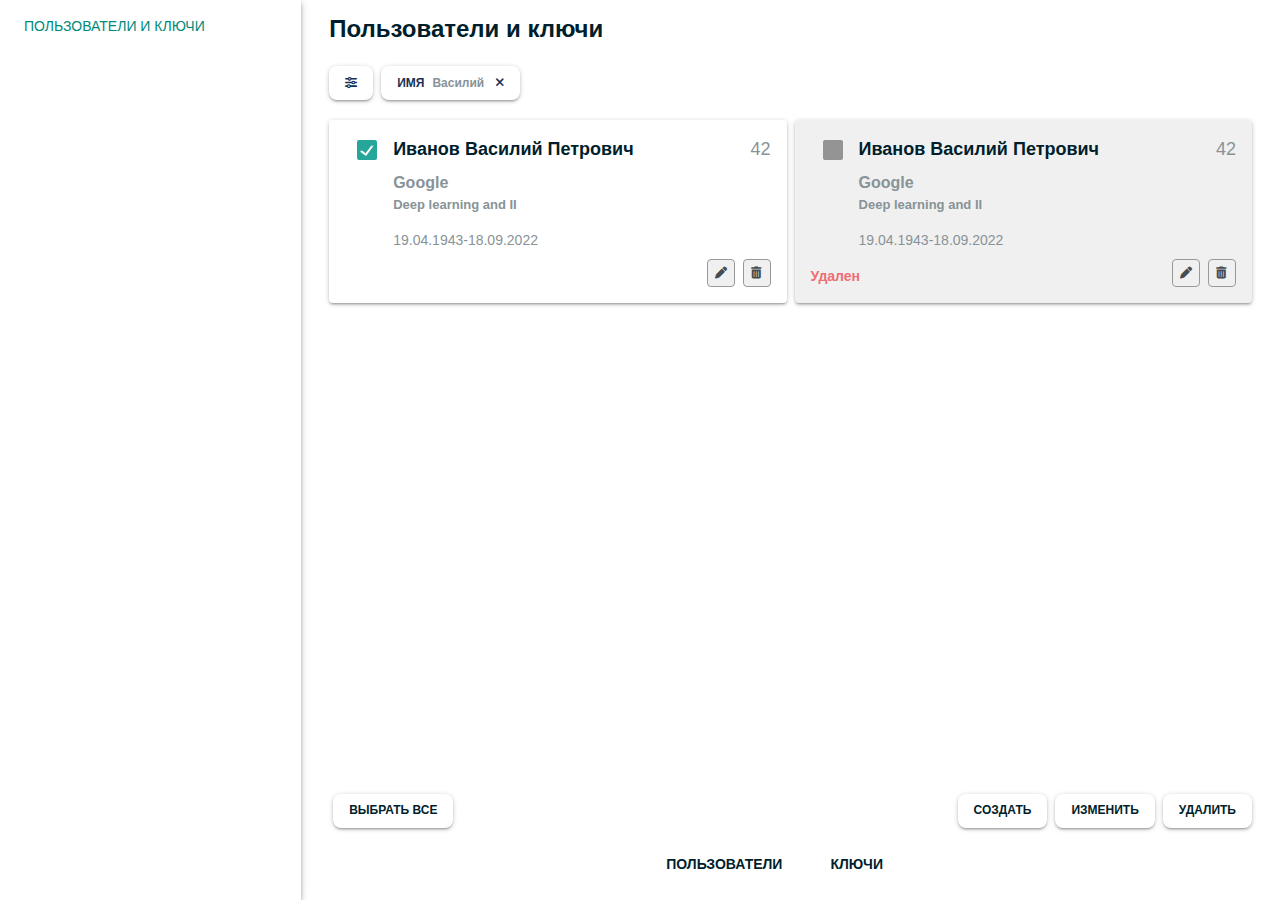
==== html/index.html @ ce71431d "Инициализация проекта" ====
<!DOCTYPE html>
<html lang="en">
<head>
    <meta charset="UTF-8">
    <meta http-equiv="X-UA-Compatible" content="IE=edge">
    <meta name="viewport" content="width=device-width, initial-scale=1.0">
    <title>Document</title>

    <link rel="stylesheet" href="../css/materialize.min.css">
    <link rel="stylesheet" href="../css/iconsfont.css">
    <link rel="stylesheet" href="../css/tooltip.css">
    <link rel="stylesheet" href="../css/main.css">
    <link rel="stylesheet" href="../css/styles.css">
</head>
<body>
    
    <section class="sidebar z-depth-2">
        <div class="sidebar__item sidebar__item_active">Пользователи и ключи</div>
    </section>

    <main class="main">
        <section class="main__header">
            <h2 class="main__title">Пользователи и ключи</h2>
        </section>
        <section id="content" class="content" data-content="users" data-popup="none">
            <div class="users">
                <div class="users__filter filter">
                    <button class="filter__button z-depth-1" onclick="setPopup('filter')">
                        <i class="fa-solid fa-sliders"></i>
                    </button>
                    <div class="filter__list">
                        <div class="filter__item z-depth-1">
                            <div class="filter-item__label">Имя</div>
                            <div class="filter-item__value">Василий</div>
                            <div class="filter-item__dismis">
                                <i class="fa-solid fa-xmark"></i>
                            </div>
                        </div>
                    </div>
                </div>
                <div class="users__list">
                    <div class="user z-depth-1">
                        <div class="user__name">
                            Иванов Василий Петрович
                        </div>
                        <label class="user__select">
                            <input type="checkbox" class="filled-in" checked="checked" />
                            <span></span>
                        </label>
                        <div class="user__id">
                            42
                        </div>
                        <div class="user__time">
                            19.04.1943-18.09.2022
                        </div>
                        <div class="user__company">
                            Google
                        </div>
                        <div class="user__branch">
                            Deep learning and II
                        </div>
                        <div class="user__remove"></div>
                        <div class="user__control">
                            <button class="user__button user__button-edit" onclick="setPopup('edit')">
                                <i class="fa-solid fa-pen"></i>
                            </button>
                            <button class="user__button user__button-remove">
                                <i class="fa-solid fa-trash-can"></i>
                            </button>
                        </div>
                    </div>

                    <div class="user user_remove z-depth-1">
                        <div class="user__name">
                            Иванов Василий Петрович
                        </div>
                        <label class="user__select">
                            <input type="checkbox" class="filled-in" disabled="disabled" />
                            <span></span>
                        </label>
                        <div class="user__id">
                            42
                        </div>
                        <div class="user__time">
                            19.04.1943-18.09.2022
                        </div>
                        <div class="user__company">
                            Google
                        </div>
                        <div class="user__branch">
                            Deep learning and II
                        </div>
                        <div class="user__remove no-select">
                            <span tooltip="Востановить">Удален</span>
                        </div>
                        <div class="user__control">
                            <button class="user__button user__button-edit" disabled>
                                <i class="fa-solid fa-pen"></i>
                            </button>
                            <button class="user__button user__button-remove" disabled>
                                <i class="fa-solid fa-trash-can"></i>
                            </button>
                        </div>
                    </div>
                </div>
                <div class="users__buttons">
                    <button class="users__button users__button-all z-depth-1">Выбрать все</button>
                    <button class="users__button users__button-create z-depth-1" onclick="setPopup('create')">Создать</button>
                    <button class="users__button users__button-edit z-depth-1" onclick="setPopup('edit')">Изменить</button>
                    <button class="users__button users__button-remove z-depth-1">Удалить</button>
                </div>

                <div class="popup filter-popup">
                    <div class="popup__body z-depth-2">
                        <div class="popup__title">Фильтер</div>
                        <div class="popup__item">
                            <label class="input">
                                <div class="input__label">Id</div>
                                <input type="text" class="input__value browser-default" placeholder="42" />
                            </label>
                        </div>
                        <div class="popup__item">
                            <label class="input">
                                <div class="input__label">Фамилия</div>
                                <input type="text" class="input__value browser-default" placeholder="Иванов" />
                            </label>
                            <label class="input">
                                <div class="input__label">Имя</div>
                                <input type="text" class="input__value browser-default" placeholder="Иван" />
                            </label>
                            <label class="input">
                                <div class="input__label">Отчество</div>
                                <input type="text" class="input__value browser-default" placeholder="Иванович" />
                            </label>
                        </div>
                        <div class="popup__item">
                            <label class="input">
                                <div class="input__label">Компания</div>
                                <input type="text" class="input__value browser-default" placeholder="Apple" />
                                <div class="input__list">
                                    <div class="input__case">Google</div>
                                    <div class="input__case">Amazon</div>
                                    <div class="input__case">Microsoft</div>
                                </div>
                            </label>
                            <label class="input">
                                <div class="input__label">Отдел</div>
                                <input type="text" class="input__value browser-default" placeholder="UI UX" />
                                <div class="input__list">
                                    <div class="input__case">UI</div>
                                    <div class="input__case">UX</div>
                                    <div class="input__case">Deep learning</div>
                                    <div class="input__case">Big data</div>
                                    <div class="input__case">Jango</div>
                                    <div class="input__case">Menager</div>
                                </div>
                            </label>
                        </div>
                        <div class="popup__item">
                            <label class="input">
                                <div class="input__label">От</div>
                                <input type="text" class="input__value browser-default" placeholder="dd.mm.yyyy" />
                            </label>
                            <label class="input">
                                <div class="input__label">До</div>
                                <input type="text" class="input__value browser-default" placeholder="dd.mm.yyyy" />
                            </label>
                        </div>
                        <div class="popup__item popup__buttons filtet-popup__buttons">
                            <button class="popup__button" onclick="setPopup('none')">Применить</button>
                        </div>
                    </div>
                </div>

                <div class="popup create-popup">
                    <div class="popup__body create-popup__body z-depth-2">
                        <div class="popup__title">Создание пользователя</div>

                        <div class="popup__subtitle">Информация</div>

                        <div class="popup__item">
                            <label class="input">
                                <div class="input__label">Фамилия</div>
                                <input type="text" class="input__value browser-default" placeholder="Иванов" />
                            </label>
                            <label class="input">
                                <div class="input__label">Имя</div>
                                <input type="text" class="input__value browser-default" placeholder="Иван" />
                            </label>
                            <label class="input">
                                <div class="input__label">Отчество</div>
                                <input type="text" class="input__value browser-default" placeholder="Иванович" />
                            </label>
                        </div>

                        <div class="popup__item">
                            <label class="input">
                                <div class="input__label">Компания</div>
                                <input type="text" class="input__value browser-default" placeholder="Apple" />
                                <div class="input__list">
                                    <div class="input__case">Google</div>
                                    <div class="input__case">Amazon</div>
                                    <div class="input__case">Microsoft</div>
                                </div>
                            </label>
                            <label class="input">
                                <div class="input__label">Отдел</div>
                                <input type="text" class="input__value browser-default" placeholder="UI UX" />
                                <div class="input__list">
                                    <div class="input__case">UI</div>
                                    <div class="input__case">UX</div>
                                    <div class="input__case">Deep learning</div>
                                    <div class="input__case">Big data</div>
                                    <div class="input__case">Jango</div>
                                    <div class="input__case">Menager</div>
                                </div>
                            </label>
                        </div>

                        <div class="popup__item">
                            <label class="input">
                                <div class="input__label">E-mail</div>
                                <input type="text" class="input__value browser-default" placeholder="example@gmail.com" />
                            </label>
                            <label class="input">
                                <div class="input__label">Телефон</div>
                                <input type="text" class="input__value browser-default" placeholder="+370000000000" />
                            </label>
                        </div>

                        <div class="popup__subtitle">Настройки</div>

                        <div class="popup__item">
                            <label class="input">
                                <div class="input__label">Язык</div>
                                <input type="text" class="input__value browser-default" placeholder="Русский" />
                                <div class="input__list">
                                    <div class="input__case">Русский</div>
                                    <div class="input__case">Украинский</div>
                                    <div class="input__case">Английский</div>
                                </div>
                            </label>
                        </div>

                        <div class="popup__subtitle">Доступ</div>

                        <div class="popup__item">
                            <label class="input">
                                <div class="input__label">От</div>
                                <input type="text" class="input__value browser-default" placeholder="dd.mm.yyyy" />
                            </label>
                            <label class="input">
                                <div class="input__label">До</div>
                                <input type="text" class="input__value browser-default" placeholder="dd.mm.yyyy" />
                            </label>
                        </div>

                        <div class="poup__item">
                            <label class="popup__chek">
                                <input type="checkbox" class="filled-in" />
                                <span></span>
                                <div class="chek__label">Удалить по истечению</div>
                            </label>
                        </div>

                        <div class="popup__item">
                            <label class="input">
                                <div class="input__label">Уровень</div>
                                <input type="text" class="input__value browser-default" placeholder="Пользователь" />
                                <div class="input__list">
                                    <div class="input__case">Пользователь</div>
                                    <div class="input__case">Администратор</div>
                                    <div class="input__case">Груповой Адмн.</div>
                                </div>
                            </label>
                        </div>

                        <div class="popup__item popup__buttons">
                            <div class="edit-popop__remove">Удален</div>
                            <button class="popup__button" onclick="setPopup('none')" >Отмена</button>
                            <button class="popup__button" onclick="setPopup('none')" >Применить</button>
                        </div>
                    </div>
                </div>

                <div class="popup edit-popup">
                    <div class="popup__body z-depth-2">
                        <div class="popup__title">Редактирование пользователя</div>
                        
                        <div class="popup__subtitle">Информация</div>

                        <div class="popup__item">
                            <label class="input">
                                <div class="input__label">Фамилия</div>
                                <input type="text" class="input__value browser-default" placeholder="Иванов" />
                            </label>
                            <label class="input">
                                <div class="input__label">Имя</div>
                                <input type="text" class="input__value browser-default" placeholder="Иван" />
                            </label>
                            <label class="input">
                                <div class="input__label">Отчество</div>
                                <input type="text" class="input__value browser-default" placeholder="Иванович" />
                            </label>
                        </div>

                        <div class="popup__item">
                            <label class="input">
                                <div class="input__label">Компания</div>
                                <input type="text" class="input__value browser-default" placeholder="Apple" />
                                <div class="input__list">
                                    <div class="input__case">Google</div>
                                    <div class="input__case">Amazon</div>
                                    <div class="input__case">Microsoft</div>
                                </div>
                            </label>
                            <label class="input">
                                <div class="input__label">Отдел</div>
                                <input type="text" class="input__value browser-default" placeholder="UI UX" />
                                <div class="input__list">
                                    <div class="input__case">UI</div>
                                    <div class="input__case">UX</div>
                                    <div class="input__case">Deep learning</div>
                                    <div class="input__case">Big data</div>
                                    <div class="input__case">Jango</div>
                                    <div class="input__case">Menager</div>
                                </div>
                            </label>
                        </div>

                        <div class="popup__item">
                            <label class="input">
                                <div class="input__label">E-mail</div>
                                <input type="text" class="input__value browser-default" placeholder="example@gmail.com" />
                            </label>
                            <label class="input">
                                <div class="input__label">Телефон</div>
                                <input type="text" class="input__value browser-default" placeholder="+370000000000" />
                            </label>
                        </div>

                        <div class="popup__subtitle">Настройки</div>

                        <div class="popup__item">
                            <label class="input">
                                <div class="input__label">Язык</div>
                                <input type="text" class="input__value browser-default" placeholder="Русский" />
                                <div class="input__list">
                                    <div class="input__case">Русский</div>
                                    <div class="input__case">Украинский</div>
                                    <div class="input__case">Английский</div>
                                </div>
                            </label>
                        </div>

                        <div class="popup__subtitle">Доступ</div>

                        <div class="popup__item">
                            <label class="input">
                                <div class="input__label">От</div>
                                <input type="text" class="input__value browser-default" placeholder="dd.mm.yyyy" />
                            </label>
                            <label class="input">
                                <div class="input__label">До</div>
                                <input type="text" class="input__value browser-default" placeholder="dd.mm.yyyy" />
                            </label>
                        </div>

                        <div class="poup__item">
                            <label class="popup__chek">
                                <input type="checkbox" class="filled-in" />
                                <span></span>
                                <div class="chek__label">Удалить по истечению</div>
                            </label>
                        </div>

                        <div class="popup__item">
                            <label class="input">
                                <div class="input__label">Уровень</div>
                                <input type="text" class="input__value browser-default" placeholder="Пользователь" />
                                <div class="input__list">
                                    <div class="input__case">Пользователь</div>
                                    <div class="input__case">Администратор</div>
                                    <div class="input__case">Груповой Адмн.</div>
                                </div>
                            </label>

                            <label class="input input_hide">
                                <div class="input__label">Пин-код</div>
                                <input type="password" class="input__value browser-default" placeholder="0000" />
                                <div class="input__show">
                                    <i class="fa-solid fa-eye"></i>
                                </div>
                            </label>
                        </div>

                        <div class="popup__item">
                            <label class="input">
                                <div class="input__label">Логин</div>
                                <input type="text" class="input__value browser-default" placeholder="User" />
                            </label>
                            <label class="input input_hide">
                                <div class="input__label">Пароль</div>
                                <input type="password" class="input__value browser-default" placeholder="password" />
                                <div class="input__show">
                                    <i class="fa-solid fa-eye"></i>
                                </div>
                            </label>
                            <div class="popup__subbutton mail-button z-depth-1" tooltip="Отправить данные">
                                <i class="fa-solid fa-envelope"></i>
                            </div>
                        </div>

                        <div class="popup__subtitle">Групы</div>

                        <div class="popup__item group-list">
                            <label class="input group-list__add">
                                <input type="text" class="input__value browser-default" placeholder="Добавить" />
                                <div class="input__list">
                                    <div class="input__case">Охраник</div>
                                    <div class="input__case">Работник</div>
                                    <div class="input__case">Бугалтер</div>
                                </div>
                            </label>

                            <div class="group-list__item z-depth-1">
                                <div>Менеджер</div>
                                <div class="group-list__dismis">
                                    <i class="fa-solid fa-xmark"></i>
                                </div>
                            </div>
                        </div>

                        <div class="popup__subtitle">Ключи</div>

                        <div class="popup__item user-keys-list">
                            <div class="user-key z-depth-1">
                                <div class="user-key__name">Key007</div>
                                <div class="user-key__id">42</div>
                                <div class="user-key__type">Чип</div>
                                <div class="user-key__button">
                                    <button class="user-key__button-remove">
                                        <i class="fa-solid fa-link-slash"></i>
                                    </button>
                                </div>
                            </div>
                            <div class="user-key z-depth-1">
                                <div class="user-key__name">Key007</div>
                                <div class="user-key__id">42</div>
                                <div class="user-key__type">Чип</div>
                                <div class="user-key__button">
                                    <button class="user-key__button-remove">
                                        <i class="fa-solid fa-link-slash"></i>
                                    </button>
                                </div>
                            </div>
                        </div>

                        <div class="popup__item user-key-add-wrap">
                            <div class="user-key-add">
                                <button class="user-key-add__button">Добавить ключ</button>
                                <label class="user-key-add__list">
                                    <div class="user-key-add__case">Добавить существующий</div>
                                    <div class="user-key-add__case">Добавить считанный</div>
                                    <div class="user-key-add__case">Добавить в ручную</div>
                                </label>
                            </div>
                        </div>

                        <div class="popup-keys" data-content="new">
                            <div class="popup__item user-keys-list popup-keys__exist">
                                <div class="user-key z-depth-1">
                                    <div class="user-key__name">Key007</div>
                                    <div class="user-key__id">42</div>
                                    <div class="user-key__type">Чип</div>
                                    <div class="user-key__button">
                                        <button class="user-key__button-add">
                                            <i class="fa-solid fa-link"></i>
                                        </button>
                                    </div>
                                </div>
                                <div class="user-key z-depth-1">
                                    <div class="user-key__name">Key007</div>
                                    <div class="user-key__id">42</div>
                                    <div class="user-key__type">Чип</div>
                                    <div class="user-key__button">
                                        <button class="user-key__button-add">
                                            <i class="fa-solid fa-link"></i>
                                        </button>
                                    </div>
                                </div>
                                <div class="user-key z-depth-1">
                                    <div class="user-key__name">Key007</div>
                                    <div class="user-key__id">42</div>
                                    <div class="user-key__type">Чип</div>
                                    <div class="user-key__button">
                                        <button class="user-key__button-add">
                                            <i class="fa-solid fa-link"></i>
                                        </button>
                                    </div>
                                </div>
                            </div>

                            <div class="popup-keys__scan">
                                <div class="popup__item">
                                    <label class="input">
                                        <div class="input__label">Считыватель</div>
                                        <input type="text" class="input__value browser-default" placeholder="AXD-7" value="все"/>
                                        <div class="input__list">
                                            <div class="input__case">Все</div>
                                            <div class="input__case">AXD-1</div>
                                            <div class="input__case">AXD-2</div>
                                            <div class="input__case">AXD-4</div>
                                        </div>
                                    </label>
                                </div>
                                <div class="popup__item user-keys-list">
                                    <div class="user-key user-scan z-depth-1">
                                        <div class="user-key__name">Unnamed</div>
                                        <div class="user-key__id">42</div>
                                        <div class="user-key__type">Карта</div>
                                        <div class="user-key__scan">AXD-1</div>
                                        <div class="user-key__time">09.08.2007 18:30</div>
                                        <div class="user-key__button">
                                            <button class="user-key__button-add">
                                                <i class="fa-solid fa-link"></i>
                                            </button>
                                        </div>
                                    </div>
                                    <div class="user-key user-scan z-depth-1">
                                        <div class="user-key__name">Unnamed</div>
                                        <div class="user-key__id">42</div>
                                        <div class="user-key__type">Карта</div>
                                        <div class="user-key__scan">AXD-1</div>
                                        <div class="user-key__time">09.08.2007 18:30</div>
                                        <div class="user-key__button">
                                            <button class="user-key__button-add">
                                                <i class="fa-solid fa-link"></i>
                                            </button>
                                        </div>
                                    </div>
                                    <div class="user-key user-scan z-depth-1">
                                        <div class="user-key__name">Unnamed</div>
                                        <div class="user-key__id">42</div>
                                        <div class="user-key__type">Карта</div>
                                        <div class="user-key__scan">AXD-1</div>
                                        <div class="user-key__time">09.08.2007 18:30</div>
                                        <div class="user-key__button">
                                            <button class="user-key__button-add">
                                                <i class="fa-solid fa-link"></i>
                                            </button>
                                        </div>
                                    </div>
                                </div>
                            </div>

                            <div class="popup-keys__new">
                                <div class="popup__item">
                                    <label class="input">
                                        <div class="input__label">Тип</div>
                                        <input type="text" class="input__value browser-default" placeholder="Карта" />
                                        <div class="input__list">
                                            <div class="input__case">Карта</div>
                                            <div class="input__case">Пинкод</div>
                                            <div class="input__case">Чип</div>
                                        </div>
                                    </label>
                                    <label class="input">
                                        <div class="input__label">Name</div>
                                        <input type="text" class="input__value browser-default" placeholder="Key007" />
                                    </label>
                                    <label class="input">
                                        <div class="input__label">ID</div>
                                        <input type="text" class="input__value browser-default" placeholder="42" />
                                    </label>
                                </div>
                                <div class="popup__item">
                                    <button class="popup__subbutton" >Добавить</button>
                                </div>
                            </div>
                        </div>

                        <div class="popup__item popup__buttons">
                            <div class="edit-popop__remove">Удален</div>
                            <button class="popup__button" onclick="setPopup('none')" >Отмена</button>
                            <button class="popup__button" onclick="setPopup('none')" >Применить</button>
                        </div>
                    </div>
                </div>

                <div class="popup edit-all-popup">
                    <div class="popup__body edit-all-popup__body z-depth-2">
                        <div class="popup__title">Редактирование пользователей</div>

                        <div class="popup__subtitle">Информация</div>

                        <div class="popup__item">
                            <label class="input">
                                <div class="input__label">Фамилия</div>
                                <input type="text" class="input__value browser-default" placeholder="Иванов" />
                            </label>
                            <label class="input">
                                <div class="input__label">Имя</div>
                                <input type="text" class="input__value browser-default" placeholder="Иван" />
                            </label>
                            <label class="input">
                                <div class="input__label">Отчество</div>
                                <input type="text" class="input__value browser-default" placeholder="Иванович" />
                            </label>
                        </div>

                        <div class="popup__item">
                            <label class="input">
                                <div class="input__label">Компания</div>
                                <input type="text" class="input__value browser-default" placeholder="Apple" />
                                <div class="input__list">
                                    <div class="input__case">Google</div>
                                    <div class="input__case">Amazon</div>
                                    <div class="input__case">Microsoft</div>
                                </div>
                            </label>
                            <label class="input">
                                <div class="input__label">Отдел</div>
                                <input type="text" class="input__value browser-default" placeholder="UI UX" />
                                <div class="input__list">
                                    <div class="input__case">UI</div>
                                    <div class="input__case">UX</div>
                                    <div class="input__case">Deep learning</div>
                                    <div class="input__case">Big data</div>
                                    <div class="input__case">Jango</div>
                                    <div class="input__case">Menager</div>
                                </div>
                            </label>
                        </div>

                        <div class="popup__item">
                            <label class="input">
                                <div class="input__label">E-mail</div>
                                <input type="text" class="input__value browser-default" placeholder="example@gmail.com" />
                            </label>
                            <label class="input">
                                <div class="input__label">Телефон</div>
                                <input type="text" class="input__value browser-default" placeholder="+370000000000" />
                            </label>
                        </div>

                        <div class="popup__subtitle">Настройки</div>

                        <div class="popup__item">
                            <label class="input">
                                <div class="input__label">Язык</div>
                                <input type="text" class="input__value browser-default" placeholder="Русский" />
                                <div class="input__list">
                                    <div class="input__case">Русский</div>
                                    <div class="input__case">Украинский</div>
                                    <div class="input__case">Английский</div>
                                </div>
                            </label>
                        </div>

                        <div class="popup__subtitle">Доступ</div>

                        <div class="popup__item">
                            <label class="input">
                                <div class="input__label">От</div>
                                <input type="text" class="input__value browser-default" placeholder="dd.mm.yyyy" />
                            </label>
                            <label class="input">
                                <div class="input__label">До</div>
                                <input type="text" class="input__value browser-default" placeholder="dd.mm.yyyy" />
                            </label>
                        </div>

                        <div class="poup__item">
                            <label class="popup__chek">
                                <input type="checkbox" class="filled-in" />
                                <span></span>
                                <div class="chek__label">Удалить по истечению</div>
                            </label>
                        </div>

                        <div class="popup__item">
                            <label class="input">
                                <div class="input__label">Уровень</div>
                                <input type="text" class="input__value browser-default" placeholder="Пользователь" />
                                <div class="input__list">
                                    <div class="input__case">Пользователь</div>
                                    <div class="input__case">Администратор</div>
                                    <div class="input__case">Груповой Адмн.</div>
                                </div>
                            </label>
                        </div>

                        <div class="popup__subtitle">Групы</div>

                        <div class="popup__item group-list">
                            <label class="input group-list__add">
                                <input type="text" class="input__value browser-default" placeholder="Добавить" />
                                <div class="input__list">
                                    <div class="input__case">Охраник</div>
                                    <div class="input__case">Работник</div>
                                    <div class="input__case">Бугалтер</div>
                                </div>
                            </label>

                            <div class="group-list__item z-depth-1">
                                <div>Менеджер</div>
                                <div class="group-list__dismis">
                                    <i class="fa-solid fa-xmark"></i>
                                </div>
                            </div>
                        </div>

                        <div class="popup__item popup__buttons">
                            <div class="edit-popop__remove">Удален</div>
                            <button class="popup__button" onclick="setPopup('none')" >Отмена</button>
                            <button class="popup__button" onclick="setPopup('none')" >Применить</button>
                        </div>
                    </div>
                </div>
            </div>
            <div class="keys">
                <div class="kyes__filter filter">
                    <button class="filter__button z-depth-1" onclick="setPopup('filter')">
                        <i class="fa-solid fa-sliders"></i>
                    </button>
                    <div class="filter__list">
                        <div class="filter__item z-depth-1">
                            <div class="filter-item__label">ТИП</div>
                            <div class="filter-item__value">Чип</div>
                            <div class="filter-item__dismis">
                                <i class="fa-solid fa-xmark"></i>
                            </div>
                        </div>
                    </div>
                </div>
                <div class="keys__list">
                    <div class="key z-depth-1">
                        <label class="key__select">
                            <input type="checkbox" class="filled-in" checked="checked" />
                            <span></span>
                        </label>
                        <div class="key__name">Key007</div>
                        <div class="key__id">42</div>
                        <div class="key__type">Чип</div>
                        <div class="key__user">
                            <div class="key__user-remove" tooltip="Удалить пользователя">
                                <i class="fa-solid fa-trash"></i>
                            </div>
                            <span>Иван</span>
                        </div>
                        <div class="key__control">
                            <button class="key__button key__button-edit" onclick="setPopup('edit')">
                                <i class="fa-solid fa-pen"></i>
                            </button>
                            <button class="key__button key__button-remove">
                                <i class="fa-solid fa-trash-can"></i>
                            </button>
                        </div>
                    </div>
                    <div class="key z-depth-1">
                        <label class="key__select">
                            <input type="checkbox" class="filled-in" />
                            <span></span>
                        </label>
                        <div class="key__name">Key007</div>
                        <div class="key__id">42</div>
                        <div class="key__type">Чип</div>
                        <div class="key__user">
                            <div class="key__user-remove" tooltip="Удалить пользователя">
                                <i class="fa-solid fa-trash"></i>
                            </div>
                            <span>Иван</span>
                        </div>
                        <div class="key__control">
                            <button class="key__button key__button-edit" onclick="setPopup('edit')">
                                <i class="fa-solid fa-pen"></i>
                            </button>
                            <button class="key__button key__button-remove">
                                <i class="fa-solid fa-trash-can"></i>
                            </button>
                        </div>
                    </div>
                    <div class="key z-depth-1">
                        <label class="key__select">
                            <input type="checkbox" class="filled-in" />
                            <span></span>
                        </label>
                        <div class="key__name">Key007</div>
                        <div class="key__id">42</div>
                        <div class="key__type">Чип</div>
                        <div class="key__user">
                            <div class="key__user-remove" tooltip="Удалить пользователя">
                                <i class="fa-solid fa-trash"></i>
                            </div>
                            <span>Иван</span>
                        </div>
                        <div class="key__control">
                            <button class="key__button key__button-edit" onclick="setPopup('edit')">
                                <i class="fa-solid fa-pen"></i>
                            </button>
                            <button class="key__button key__button-remove">
                                <i class="fa-solid fa-trash-can"></i>
                            </button>
                        </div>
                    </div>
                </div>
                <div class="keys__buttons">
                    <button class="keys__button keys__button-all z-depth-1">Выбрать все</button>
                    <button class="keys__button keys__button-create z-depth-1" onclick="setPopup('create')">Создать</button>
                    <button class="keys__button keys__button-remove z-depth-1">Удалить</button>
                </div>

                <div class="popup filter-popup">
                    <div class="popup__body z-depth-2">
                        <div class="popup__title">Фильтер</div>
                        <div class="popup__item">
                            <label class="input">
                                <div class="input__label">Id</div>
                                <input type="text" class="input__value browser-default" placeholder="42" />
                            </label>
                            <label class="input">
                                <div class="input__label">Название</div>
                                <input type="text" class="input__value browser-default" placeholder="Key007" />
                            </label>
                        </div>
                        <div class="popup__item">
                            <label class="input">
                                <div class="input__label">Тип</div>
                                <input type="text" class="input__value browser-default" placeholder="Apple" />
                                <div class="input__list">
                                    <div class="input__case">Карта</div>
                                    <div class="input__case">Чип</div>
                                    <div class="input__case">Пин-код</div>
                                </div>
                            </label>

                        </div>
                        <div class="popup__item popup__buttons filtet-popup__buttons">
                            <button class="popup__button" onclick="setPopup('none')">Применить</button>
                        </div>
                    </div>
                </div>

                <div class="popup create-popup">
                    <div class="popup__body z-depth-2">
                        <div class="popup__title">Создание ключа</div>

                        <div class="popup__item user-key-add-wrap">
                            <div class="user-key-add">
                                <button class="user-key-add__button">Добавить в ручную</button>
                                <label class="user-key-add__list">
                                    <div class="user-key-add__case">Добавить считанный</div>
                                    <div class="user-key-add__case">Добавить в ручную</div>
                                </label>
                            </div>
                        </div>

                        <div class="popup-keys" data-content="scan">
                            <div class="popup-keys__scan">
                                <div class="popup__item">
                                    <label class="input">
                                        <div class="input__label">Считыватель</div>
                                        <input type="text" class="input__value browser-default" placeholder="AXD-7"/>
                                        <div class="input__list">
                                            <div class="input__case">Все</div>
                                            <div class="input__case">AXD-1</div>
                                            <div class="input__case">AXD-2</div>
                                            <div class="input__case">AXD-4</div>
                                        </div>
                                    </label>
                                </div>
                                <div class="popup__item user-keys-list">
                                    <div class="user-key user-scan z-depth-1">
                                        <div class="user-key__name">Unnamed</div>
                                        <div class="user-key__id">42</div>
                                        <div class="user-key__type">Карта</div>
                                        <div class="user-key__scan">AXD-1</div>
                                        <div class="user-key__time">09.08.2007 18:30</div>
                                        <div class="user-key__button">
                                            <button class="user-key__button-add">
                                                <i class="fa-solid fa-plus"></i>
                                            </button>
                                        </div>
                                    </div>
                                    <div class="user-key user-scan z-depth-1">
                                        <div class="user-key__name">Unnamed</div>
                                        <div class="user-key__id">42</div>
                                        <div class="user-key__type">Карта</div>
                                        <div class="user-key__scan">AXD-1</div>
                                        <div class="user-key__time">09.08.2007 18:30</div>
                                        <div class="user-key__button">
                                            <button class="user-key__button-add">
                                                <i class="fa-solid fa-plus"></i>
                                            </button>
                                        </div>
                                    </div>
                                    <div class="user-key user-scan z-depth-1">
                                        <div class="user-key__name">Unnamed</div>
                                        <div class="user-key__id">42</div>
                                        <div class="user-key__type">Карта</div>
                                        <div class="user-key__scan">AXD-1</div>
                                        <div class="user-key__time">09.08.2007 18:30</div>
                                        <div class="user-key__button">
                                            <button class="user-key__button-add">
                                                <i class="fa-solid fa-plus"></i>
                                            </button>
                                        </div>
                                    </div>
                                </div>
                            </div>

                            <div class="popup-keys__new">
                                <div class="popup__item">
                                    <label class="input">
                                        <div class="input__label">Тип</div>
                                        <input type="text" class="input__value browser-default" placeholder="Карта" />
                                        <div class="input__list">
                                            <div class="input__case">Карта</div>
                                            <div class="input__case">Пинкод</div>
                                            <div class="input__case">Чип</div>
                                        </div>
                                    </label>
                                    <label class="input">
                                        <div class="input__label">Name</div>
                                        <input type="text" class="input__value browser-default" placeholder="Key007" />
                                    </label>
                                    <label class="input">
                                        <div class="input__label">ID</div>
                                        <input type="text" class="input__value browser-default" placeholder="42" />
                                    </label>
                                </div>
                                <div class="popup__item">
                                    <button class="popup__subbutton" >Добавить</button>
                                </div>
                            </div>
                        </div>

                        <div class="popup__item popup__buttons">
                            <button class="popup__button" onclick="setPopup('none')" >Отмена</button>
                        </div>
                    </div>
                </div>

                <div class="popup edit-popup">
                    <div class="popup__body z-depth-2">
                        <div class="popup__title">Редактирование ключа</div>

                        <div class="popup__item">
                            <label class="input">
                                <div class="input__label">Название</div>
                                <input type="text" class="input__value browser-default" placeholder="Key-000" />
                            </label>
                        </div>

                        <div class="popup__item popup__buttons">
                            <button class="popup__button" onclick="setPopup('none')" >Отмена</button>
                            <button class="popup__button" onclick="setPopup('none')" >Применить</button>
                        </div>
                    </div>
                </div>


            </div>
        </section>
        <section class="main__menu">
            <div class="content-menu">
                <div class="content-menu__item" onclick="setContent('users')">
                    <a href="#" class="content-menu__link">Пользователи</a>
                </div>
                <div class="content-menu__item" onclick="setContent('keys')">
                    <a href="#" class="content-menu__link">Ключи</a>
                </div>
            </div>
        </section>
    </main>

    <script>
        const items = {}

        const setContent = (content) => items.content.setAttribute('data-content', content)
        const setPopup = (popup) => items.content.setAttribute('data-popup', popup)

        window.onload = () => {
            items.content = document.getElementById('content')
        }
    </script>
</body>
</html>
---- css/tooltip.css ----
[tooltip] {
    position: relative;
}
  
[tooltip]::before,
[tooltip]::after {
    text-transform: none;
    font-size: .9em;
    line-height: 1;
    user-select: none;
    pointer-events: none;
    position: absolute;
    display: none;
    opacity: 0;
}
[tooltip]::before {
    content: '';
    border: 5px solid transparent;
    z-index: 1001;
}
[tooltip]::after {
    content: attr(tooltip); 
    font-family: Helvetica, sans-serif;
    text-align: center;

    min-width: 3em;
    max-width: 21em;
    white-space: nowrap;
    overflow: hidden;
    text-overflow: ellipsis;
    padding: 1ch 1.5ch;
    border-radius: .3ch;
    box-shadow: 0 1em 2em -.5em rgba(0, 0, 0, 0.35);
    background: #333;
    color: #fff;
    z-index: 1000; 
}
  
[tooltip]:hover::before,
[tooltip]:hover::after {
    display: block;
}

[tooltip='']::before,
[tooltip='']::after {
    display: none !important;
}
  
[tooltip]:not([flow])::before,
[tooltip][flow^="up"]::before {
    bottom: 100%;
    border-bottom-width: 0;
    border-top-color: #333;
}
[tooltip]:not([flow])::after,
[tooltip][flow^="up"]::after {
    bottom: calc(100% + 5px);
}
[tooltip]:not([flow])::before,
[tooltip]:not([flow])::after,
[tooltip][flow^="up"]::before,
[tooltip][flow^="up"]::after {
    left: 50%;
    transform: translate(-50%, -.5em);
}
  
[tooltip][flow^="down"]::before {
    top: 100%;
    border-top-width: 0;
    border-bottom-color: #333;
}
[tooltip][flow^="down"]::after {
    top: calc(100% + 5px);
}
[tooltip][flow^="down"]::before,
[tooltip][flow^="down"]::after {
    left: 50%;
    transform: translate(-50%, .5em);
}
  
[tooltip][flow^="left"]::before {
    top: 50%;
    border-right-width: 0;
    border-left-color: #333;
    left: calc(0em - 5px);
    transform: translate(-.5em, -50%);
}
[tooltip][flow^="left"]::after {
    top: 50%;
    right: calc(100% + 5px);
    transform: translate(-.5em, -50%);
}

[tooltip][flow^="right"]::before {
    top: 50%;
    border-left-width: 0;
    border-right-color: #333;
    right: calc(0em - 5px);
    transform: translate(.5em, -50%);
}
[tooltip][flow^="right"]::after {
    top: 50%;
    left: calc(100% + 5px);
    transform: translate(.5em, -50%);
}

@keyframes tooltips-vert {
to {
    opacity: .9;
    transform: translate(-50%, 0);
}
}

@keyframes tooltips-horz {
to {
    opacity: .9;
    transform: translate(0, -50%);
}
}
  
[tooltip]:not([flow]):hover::before,
[tooltip]:not([flow]):hover::after,
[tooltip][flow^="up"]:hover::before,
[tooltip][flow^="up"]:hover::after,
[tooltip][flow^="down"]:hover::before,
[tooltip][flow^="down"]:hover::after {
    animation: tooltips-vert 300ms ease-out forwards;
}

[tooltip][flow^="left"]:hover::before,
[tooltip][flow^="left"]:hover::after,
[tooltip][flow^="right"]:hover::before,
[tooltip][flow^="right"]:hover::after {
    animation: tooltips-horz 300ms ease-out forwards;
}
---- css/main.css ----
.no-select {
    -webkit-user-select: none;
       -moz-user-select: none;
        -ms-user-select: none;
            user-select: none;
    cursor: default;
}

.ml-auto { margin-left: auto; }
.mr-auto { margin-right: auto; }

.hide {
    display: none;
}

button {
    -webkit-user-select: none;
       -moz-user-select: none;
        -ms-user-select: none;
            user-select: none;
}


.input {
    display: block;
    padding: 4px 0;
    width: auto;
    position: relative;
    border-bottom: transparent 2px solid;
}

.input:focus-within {
    border-bottom: #00897b 2px solid;
}

.input__value {
    height: -webkit-fit-content;
    height: -moz-fit-content;
    height: fit-content;
    color: #001e2b;
    border: none;
    outline: none;
    padding: 0;
    line-height: 1;
    font-weight: 700;
    margin-top: 4px;
    width: 144px;
    min-width: 100%;
    background-color: transparent;
}

.input__label {
    text-transform: uppercase;
    font-size: 12px;
    color: #889397;
    font-weight: 700;
}

.input__list {
    display: none;
    position: absolute;
    left: -2px;
    right: -2px;
    top: 54px;
    width: calc(100% + 4px);
    height: -webkit-fit-content;
    height: -moz-fit-content;
    height: fit-content;
    max-height: 120px;
    overflow-y: auto;
    background-color: #FFF;
    z-index: 2;
    border-radius: 4px;
    -webkit-box-shadow: 0 2px 2px 0 rgb(0 0 0 / 14%), 0 3px 1px -2px rgb(0 0 0 / 12%), 0 1px 5px 0 rgb(0 0 0 / 20%);
            box-shadow: 0 2px 2px 0 rgb(0 0 0 / 14%), 0 3px 1px -2px rgb(0 0 0 / 12%), 0 1px 5px 0 rgb(0 0 0 / 20%);
    padding: 4px 8px;
    margin-bottom: 6px;
}

.input__case {
    padding: 2px 4px;
    font-size: 12px;
    font-weight: 700;
    cursor: pointer;
    -webkit-transition: 0.4s all ease;
    -o-transition: 0.4s all ease;
    transition: 0.4s all ease;
} 

.input__case:hover {
    color: #001e2b;
}

.input:focus-within .input__list {
    display: block;
}

.input_hide .input__value {
    padding-right: 20px;
}

.input__show {
    position: absolute;
    right: 0px;
    bottom: 4px;
    width: 16px;
    height: 16px;
    display: -webkit-box;
    display: -ms-flexbox;
    display: flex;
    -webkit-box-align: center;
        -ms-flex-align: center;
            align-items: center;
    -webkit-box-pack: center;
        -ms-flex-pack: center;
            justify-content: center;
    font-size: 12px;
    cursor: pointer;
}

.popup {
    position: absolute;
    left: 0;
    top: 0;
    bottom: 0;
    right: 0;

    display: -webkit-box;

    display: -ms-flexbox;

    display: flex;
    -webkit-box-pack: center;
        -ms-flex-pack: center;
            justify-content: center;
    -webkit-box-align: center;
        -ms-flex-align: center;
            align-items: center;
    z-index: 2;
    display: none;
    padding: 24px;
}

.popup__body {
    padding: 24px;
    background-color: #FFF;
    overflow-y: auto;
    border-radius: 8px;
    max-height: calc(100% - 48px);
    overflow-x: hidden;
}

.popup__title {
    text-align: start;
    font-size: 16px;
    color: #001e2b;
    font-weight: 700;
    width: 100%;
    padding: 0 8px;
}

.popup__subtitle {
    text-align: start;
    font-size: 12px;
    color: #00897b;
    font-weight: 700;
    width: 100%;
    margin: 0 8px;
    margin-top: 24px;
    margin-bottom: -8px;
    text-transform: uppercase;
}

.popup__item {
    min-width: 100%;
    display: -webkit-box;
    display: -ms-flexbox;
    display: flex;
    -webkit-box-pack: start;
        -ms-flex-pack: start;
            justify-content: flex-start;
    -webkit-box-align: center;
        -ms-flex-align: center;
            align-items: center;
    margin-top: 16px;
}

.popup__item .input {
    margin: 0 8px;
}

.popup__buttons {
    -webkit-box-pack: end;
        -ms-flex-pack: end;
            justify-content: flex-end;
    margin-top: 24px;
}

.popup__button {
    padding: 10px 16px;
    background-color: #FFF;
    border: none;
    border-radius: 8px;
    cursor: pointer;
    color: #001e2b;
    font-weight: 700;
    font-size: 12px;
    text-transform: uppercase;
    -webkit-transition: 0.4s ease all;
    -o-transition: 0.4s ease all;
    transition: 0.4s ease all;
    border: 1.5px solid #001e2b;
    margin: 0 4px;
}

.popup__button:focus {
    background-color: #FFF;
}

.popup__button:hover {
    color: #FFF;
    background-color: #146ebe;
    border-color:  #146ebe;
}

.popup__subbutton {
    padding: 0 4px;
    background-color: transparent;
    border: none;
    border-radius: 8px;
    cursor: pointer;
    color: #001e2b;
    font-weight: 700;
    font-size: 12px;
    text-transform: uppercase;
    -webkit-transition: 0.4s ease all;
    -o-transition: 0.4s ease all;
    transition: 0.4s ease all;
    margin: 0 4px;
}

.popup__subbutton:focus {
    background-color: transparent;
}

.popup__subbutton:hover {
    color: #00897b;
}

.popup__chek {
    display: -webkit-box;
    display: -ms-flexbox;
    display: flex;
    -webkit-box-align: start;
        -ms-flex-align: start;
            align-items: flex-start;
    -ms-flex-item-align: start;
        align-self: flex-start;
    padding-top: 16px;
    margin: 0 8px;
}

.popup_disabled .popup__body{
    background-color: #f0f0f0;
}

.popup__button[disabled] {
    color: #889397;
    border-color: #889397;
    cursor: default;
    -webkit-box-shadow: none;
            box-shadow: none;
    background-color: #f0f0f0;
}

.chek__label {
    font-size: 12px;
    color: #889397;
    font-weight: 700;
    cursor: pointer;
}
---- css/styles.css ----
* {
    -webkit-box-sizing: border-box;
            box-sizing: border-box;
    margin: 0;
    padding: 0;
}

::-webkit-scrollbar {
    width: 0;
}

html {
    font-size: 16px;
    line-height: 1.5;
    font-family: -apple-system,BlinkMacSystemFont,"Segoe UI",Roboto,Oxygen-Sans,Ubuntu,Cantarell,"Helvetica Neue",sans-serif;
    font-weight: normal;
    color: rgba(0,0,0,0.87);
}

body {
    width: 100vw;
    max-width: 100vw;
    height: 100vh;
    max-height: 100vh;
    overflow: hidden;

    display: -ms-grid;

    display: grid;
    -ms-grid-columns: 1fr 3.25fr;
    grid-template-columns: 1fr 3.25fr;
    -ms-grid-rows: 100%;
    grid-template-rows: 100%;
}

body > *:nth-child(1) {
    -ms-grid-row: 1;
    -ms-grid-column: 1;
}

body > *:nth-child(2) {
    -ms-grid-row: 1;
    -ms-grid-column: 2;
}

.sidebar {
    padding: 8px 0;
    overflow-y: auto;
}

.sidebar__item {
    padding: 8px 24px;
    font-size: 14px;
    cursor: pointer;
    font-weight: 500;
    color: #001e2b;
    text-transform: uppercase;
}

.sidebar__item_active {
    color: #00897b;
}

.sidebar__item:hover {
    color: #00897b;
}

.main {
    display: -ms-grid;
    display: grid;
    -ms-grid-columns: 100%;
    grid-template-columns: 100%;
    -ms-grid-rows: fit-content(64px) minmax(auto, calc(100% - 128px)) fit-content(64px);
    grid-template-rows: fit-content(64px) minmax(auto, calc(100% - 128px)) fit-content(64px);
    overflow: hidden;

    position: relative;
}

.main > *:nth-child(1) {
    -ms-grid-row: 1;
    -ms-grid-column: 1;
}

.main > *:nth-child(2) {
    -ms-grid-row: 2;
    -ms-grid-column: 1;
}

.main > *:nth-child(3) {
    -ms-grid-row: 3;
    -ms-grid-column: 1;
}

.main__header {
    padding: 16px 28px;
}

.main__title {
    margin: 0;
    font-size: 1.5rem;
    color: #001e2b;
    font-weight: 700;
    margin-bottom: 8px;
}

.main__menu {
    display: -webkit-box;
    display: -ms-flexbox;
    display: flex;
    -webkit-box-pack: center;
        -ms-flex-pack: center;
            justify-content: center;
}

.content-menu {
    display: -webkit-box;
    display: -ms-flexbox;
    display: flex;
    -webkit-box-align: center;
        -ms-flex-align: center;
            align-items: center;
    padding-right: 32px;
}

.content-menu__item {
    padding: 1.5rem 1.5rem;
    text-align: center;
    color: #001e2b;
    -webkit-transition: all ease 0.4s;
    -o-transition: all ease 0.4s;
    transition: all ease 0.4s;
    cursor: pointer;
}

.content-menu__item:hover {
    color: #00897b;
}

.content-menu__link {
    line-height: 1;
    font-size: 14px;
    text-transform: uppercase;
    font-weight: 700;
    color: inherit;
}


.content {
    height: 100%;
}

.users {
    display: none;
    width: 100%;
    height: 100%;

    -webkit-box-align: start;

        -ms-flex-align: start;

            align-items: flex-start;
    -ms-grid-columns: 100%;
    grid-template-columns: 100%;
    -ms-grid-rows: fit-content(84px) auto fit-content(64px);
    grid-template-rows: fit-content(84px) auto fit-content(64px);
}

.users > *:nth-child(1) {
    -ms-grid-row: 1;
    -ms-grid-column: 1;
}

.users > *:nth-child(2) {
    -ms-grid-row: 2;
    -ms-grid-column: 1;
}

.users > *:nth-child(3) {
    -ms-grid-row: 3;
    -ms-grid-column: 1;
}

.users__list {
    width: 100%; 
    padding: 0 24px;
    overflow-y: scroll;
    display: -webkit-box;
    display: -ms-flexbox;
    display: flex;
    -ms-flex-wrap: wrap;
        flex-wrap: wrap;
    margin: 16px 0;
    height: calc(100% - 34px);
    -webkit-box-align: start;
        -ms-flex-align: start;
            align-items: flex-start;
    -ms-flex-line-pack: start;
        align-content: flex-start;
}

.user {
    height: -webkit-fit-content;
    height: -moz-fit-content;
    height: fit-content;
    display: -ms-grid;
    display: grid;
        grid-template-areas: "select name . id"
                         ". company . ."
                         ". branch . ."
                         ". time . ."
                         "remove remove . control" ;
    
    -ms-grid-columns: 48px auto auto auto;
    
    grid-template-columns: 48px auto auto auto;
    border-radius: 4px;
    padding: 1rem;
    margin: 4px;
    width: calc(50% - 8px);
}

.user_remove {
    background-color: #f0f0f0;
}

.user__name {
    -ms-grid-row: 1;
    -ms-grid-column: 2;
    grid-area: name;
    color: #001e2b;
    font-size: 18px;
    font-weight: bold;
    font-family: 'Euclid Circular A','Helvetica Neue',Helvetica,Arial,sans-serif;
}

.user-key > .user__name {
    -ms-grid-row: 1;
    -ms-grid-column: 1;
}

.user-scan > .user__name {
    -ms-grid-row: 1;
    -ms-grid-column: 1;
}

.key > .user__name {
    -ms-grid-row: 1;
    -ms-grid-column: 2;
}

.user__select {
    -ms-grid-row: 1;
    -ms-grid-column: 1;
    grid-area: select;
    padding-top: 4px;
    padding-left: 12px;
}

.key > .user__select {
    -ms-grid-row: 1;
    -ms-grid-column: 1;
}

.user__id {
    -ms-grid-row: 1;
    -ms-grid-column: 4;
    grid-area: id;
    text-align: right;
    color: #c1c7c6;
    font-size: 18px;
    color: #889397;

}

.user-key > .user__id {
    -ms-grid-row: 1;
    -ms-grid-column: 2;

}

.user-scan > .user__id {
    -ms-grid-row: 1;
    -ms-grid-column: 2;

}

.key > .user__id {
    -ms-grid-row: 1;
    -ms-grid-column: 3;

}

.user__time { 
    -ms-grid-row: 4; 
    -ms-grid-column: 2; 
    grid-area: time;

    padding-top: 16px;
    color: #c1c7c6;
    font-size: 14px;
    color: #889397;
    padding-bottom: 8px;
}

.user-scan > .user__time {
    -ms-grid-row: 4;
    -ms-grid-column: 1;
}

.user__company { 
    -ms-grid-row: 2; 
    -ms-grid-column: 2; 
    grid-area: company; 
    font-size: 16px;
    font-weight: 700;
    color: #889397;
}

.user__branch { 
    -ms-grid-row: 3; 
    -ms-grid-column: 2; 
    grid-area: branch;
    font-size: 13px;
    font-weight: 700;
    color: #889397;
}

.user__remove { 
    -ms-grid-row: 5; 
    -ms-grid-column: 1; 
    -ms-grid-column-span: 2; 
    grid-area: remove;

    cursor: pointer;
    color: #ee6e73;
    font-size: 14px;
    font-weight: 700;
    display: -webkit-box;
    display: -ms-flexbox;
    display: flex;
    -webkit-box-align: end;
        -ms-flex-align: end;
            align-items: flex-end;
}

.user__control { 
    -ms-grid-row: 5; 
    -ms-grid-column: 4; 
    grid-area: control; 
    display: -webkit-box; 
    display: -ms-flexbox; 
    display: flex;
    -webkit-box-align: center;
        -ms-flex-align: center;
            align-items: center;
    -webkit-box-pack: end;
        -ms-flex-pack: end;
            justify-content: flex-end;
    margin: 0 -4px;
}

.key > .user__control {
    -ms-grid-row: 3;
    -ms-grid-column: 3;
}

.user__button {
    display: -webkit-box;
    display: -ms-flexbox;
    display: flex;
    -webkit-box-align: center;
        -ms-flex-align: center;
            align-items: center;
    -webkit-box-pack: center;
        -ms-flex-pack: center;
            justify-content: center;
    width: 28px;
    height: 28px;
    border: 1px solid #999;
    border-radius: 4px;
    font-size: 12px;
    color: #464c4f;
    background-color: #f0f0f0;
    -webkit-transition: 0.4s ease all;
    -o-transition: 0.4s ease all;
    transition: 0.4s ease all;

    margin: 0 4px;
}

.user__button:focus {
    background-color: #f0f0f0;
}

.user__button:hover {
    color: #FFF;
    cursor: pointer;
    -webkit-box-shadow: 0 2px 2px 0 rgb(0 0 0 / 14%), 0 3px 1px -2px rgb(0 0 0 / 12%), 0 1px 5px 0 rgb(0 0 0 / 20%);
            box-shadow: 0 2px 2px 0 rgb(0 0 0 / 14%), 0 3px 1px -2px rgb(0 0 0 / 12%), 0 1px 5px 0 rgb(0 0 0 / 20%);
}

.user__button[disabled]:hover {
    color: #464c4f;
    cursor: default;
    -webkit-box-shadow: none;
            box-shadow: none;
    background-color: #f0f0f0;
}

.user__button-remove:hover {
    background-color: #ee6e73;
}

.user__button-edit:hover {
    background-color: #00897b;
}

.users__filter {
    padding: 0 24px;
}

.filter {
    display: -webkit-box;
    display: -ms-flexbox;
    display: flex;
    -webkit-box-align: center;
        -ms-flex-align: center;
            align-items: center;
    -webkit-box-pack: start;
        -ms-flex-pack: start;
            justify-content: flex-start;
}

.filter__button {
    border: none;
    padding: 8px 16px;
    margin: 0 4px;
    text-transform: uppercase;
    font-size: 12px;
    font-weight: 700;
    background-color: transparent;
    border-radius: 8px;
    color: #183153;
    background-color: #FFF;
    cursor: pointer;
    -webkit-transition: 0.4s ease all;
    -o-transition: 0.4s ease all;
    transition: 0.4s ease all;
    height: 34px;

    display: -webkit-box;

    display: -ms-flexbox;

    display: flex;
    -webkit-box-align: center;
        -ms-flex-align: center;
            align-items: center;
}

.filter__button:focus {
    background-color: #FFF;
}

.filter__button:hover {
    background-color: #146ebe;
    color: #FFF;
}



.filter__list {
    display: -webkit-box;
    display: -ms-flexbox;
    display: flex;
}

.filter__item {
    border: none;
    padding: 8px 16px;
    margin: 0 4px;
    font-size: 12px;
    background-color: transparent;
    border-radius: 8px;
    color: #183153;
    background-color: #FFF;

    display: -webkit-box;

    display: -ms-flexbox;

    display: flex;
    -webkit-box-align: center;
        -ms-flex-align: center;
            align-items: center;
    -webkit-box-pack: center;
        -ms-flex-pack: center;
            justify-content: center;
    height: 34px;
}

.filter-item__label {
    font-weight: 700;
    text-transform: uppercase;
    margin-right: 8px;
}

.filter-item__value {
    font-weight: 700;
    color: #889397;
}

.filter-item__dismis {
    margin-left: 12px;
    cursor: pointer;
}

.users__buttons {
    padding: 0 24px;

    display: -webkit-box;

    display: -ms-flexbox;

    display: flex;
    -webkit-box-align: center;
        -ms-flex-align: center;
            align-items: center;
    -webkit-box-pack: end;
        -ms-flex-pack: end;
            justify-content: flex-end;
}

.users__button {
    padding: 10px 16px;
    background-color: #FFF;
    margin: 0 4px;
    border: none;
    border-radius: 8px;
    cursor: pointer;
    color: #001e2b;
    font-weight: 700;
    font-size: 12px;
    text-transform: uppercase;
    -webkit-transition: 0.4s ease all;
    -o-transition: 0.4s ease all;
    transition: 0.4s ease all;
}

.users__button:focus {
    background-color: #FFF;
}

.users__button:hover {
    color: #FFF;
}

.users__button-all {
    margin-right: auto;
    margin-left: 8px;
}

.users__button-all:hover { background-color: #146ebe; }
.users__button-create:hover { background-color: #00897b; }
.users__button-edit:hover { background-color: #00897b; }
.users__button-remove:hover { background-color: #ee6e73; }

.edit-popup .popup__body {
    max-width: 550px;
}

.edit-popop__remove {
    cursor: pointer;
    color: #ee6e73;
    font-size: 14px;
    font-weight: 700;
    margin-right: auto;
    margin-left: 8px;
    display: none;
}

.popup_disabled .edit-popop__remove {
    display: block;
}

.group-list {
    -ms-flex-wrap: wrap;
        flex-wrap: wrap;
}

.group-list__add .input__list {
    top: 38px;
}

.group-list__item {
    border: none;
    padding: 8px 16px;
    margin: 0 4px;
    font-size: 12px;
    background-color: transparent;
    border-radius: 8px;
    color: #183153;
    background-color: #FFF;

    display: -webkit-box;

    display: -ms-flexbox;

    display: flex;
    -webkit-box-align: center;
        -ms-flex-align: center;
            align-items: center;
    -webkit-box-pack: center;
        -ms-flex-pack: center;
            justify-content: center;
    height: 34px;
    margin-bottom: 8px;

    font-weight: 700;
    text-transform: uppercase;
}

.group-list__dismis {
    margin-left: 12px;
    cursor: pointer;
}


.user-keys-list {
    padding: 0 4px;
    -ms-flex-wrap: wrap;
        flex-wrap: wrap;
}

.user-key {
    margin: 4px;
    width: calc(100% / 3 - 8px);
    min-width: 152px;
    padding: 8px 16px;
    border-radius: 4px;
    display: -ms-grid;
    display: grid;
        grid-template-areas: "name id"
                         "type ."
                         ". button";
}

.user-scan {
    padding-top: 12px;
        grid-template-areas: "name id"
                         "type ."
                         "scan ."
                         "time button";
}

.user-key__name {
    -ms-grid-row: 1;
    -ms-grid-column: 2;
    grid-area: name;

    font-size: 14px;
    font-weight: 700;
    color: #001e2b;
    line-height: 1;
}

.user-key > .user-key__name {
    -ms-grid-row: 1;
    -ms-grid-column: 1;
}

.user-scan > .user-key__name {
    -ms-grid-row: 1;
    -ms-grid-column: 1;
}

.key > .user-key__name {
    -ms-grid-row: 1;
    -ms-grid-column: 2;
}

.user-key__id {
    -ms-grid-row: 1;
    -ms-grid-column: 4;
    grid-area: id;

    line-height: 1;
    color: #d1d1d1;
    text-align: right;
    font-size: 12px;
    font-weight: 700;
}

.user-key > .user-key__id {
    -ms-grid-row: 1;
    -ms-grid-column: 2;
}

.user-scan > .user-key__id {
    -ms-grid-row: 1;
    -ms-grid-column: 2;
}

.key > .user-key__id {
    -ms-grid-row: 1;
    -ms-grid-column: 3;
}

.user-key__type {
    -ms-grid-row: 2;
    -ms-grid-column: 1;
    grid-area: type;

    font-size: 12px;
    font-weight: 700;
    color: #889397;
}

.user-scan > .user-key__type {
    -ms-grid-row: 2;
    -ms-grid-column: 1;
}

.key > .user-key__type {
    -ms-grid-row: 2;
    -ms-grid-column: 2;
}

.user-key__button {
    -ms-grid-row: 3;
    -ms-grid-column: 2;
    grid-area: button;
    display: -webkit-box;
    display: -ms-flexbox;
    display: flex;
    -webkit-box-pack: end;
        -ms-flex-pack: end;
            justify-content: flex-end;
}

.user-scan > .user-key__button {
    -ms-grid-row: 4;
    -ms-grid-column: 2;
}

.user-key__scan {
    -ms-grid-row: 3;
    -ms-grid-column: 1;
    grid-area: scan;
    font-size: 12px;
    font-weight: 700;
    color: #889397;
    margin-bottom: 8px;
    cursor: pointer;
}

.user-key__time {
    -ms-grid-row: 4;
    -ms-grid-column: 2;
    grid-area: time;
    font-size: 12px;
    margin-bottom: 4px;
}

.user-scan > .user-key__time {
    -ms-grid-row: 4;
    -ms-grid-column: 1;
}

.user-key__button-remove, .user-key__button-add {
    font-size: 12px;
    color: #464c4f;
    background-color: transparent;
    border: none;
    margin-bottom: 4px;
    cursor: pointer;
    -webkit-transition: all 0.4s ease;
    -o-transition: all 0.4s ease;
    transition: all 0.4s ease;
}

.user-key__button-remove:focus, .user-key__button-add:focus {
    background-color: transparent;
}

.user-key__button-remove:hover { color: #ee6e73; }
.user-key__button-add:hover { color: #00897b; }
    

.user-key-add-wrap {
    margin-top: 8px;
    padding: 0 8px;
    margin-bottom: -8px;
}

.user-key-add {
    position: relative;
}

.user-key-add__button {
    border: none;
    background-color: transparent;
    font-size: 12px;
    font-weight: 700;
    color: #889397;
    cursor: pointer;
    -webkit-transition: 0.4s all ease;
    -o-transition: 0.4s all ease;
    transition: 0.4s all ease;
}

.user-key-add__button:focus {
    background-color: transparent;
}

.user-key-add__button:hover {
    color: #001e2b;
}

.user-key-add__list {
    z-index: -100;
    position: absolute;
    left: 0;
    top: 28px;
    width: 180px;
    min-width: 100%;
    height: -webkit-fit-content;
    height: -moz-fit-content;
    height: fit-content;
    max-height: 120px;
    overflow-y: auto;
    background-color: #FFF;
    border-radius: 4px;
    -webkit-box-shadow: 0 2px 2px 0 rgb(0 0 0 / 14%), 0 3px 1px -2px rgb(0 0 0 / 12%), 0 1px 5px 0 rgb(0 0 0 / 20%);
            box-shadow: 0 2px 2px 0 rgb(0 0 0 / 14%), 0 3px 1px -2px rgb(0 0 0 / 12%), 0 1px 5px 0 rgb(0 0 0 / 20%);
    padding: 4px 8px;
    margin-bottom: 6px;
}

.user-key-add:focus-within .user-key-add__list {
    z-index: 2;
}

.user-key-add__case {
    color: #9e9e9e;
    padding: 2px 4px;
    font-size: 12px;
    font-weight: 700;
    cursor: pointer;
    -webkit-transition: 0.4s all ease;
    -o-transition: 0.4s all ease;
    transition: 0.4s all ease;
}

.user-key-add__case:hover {
    color: #001e2b;
}

.popup-keys__exist {
    display: none;
}

.popup-keys__scan {
    width: 100%;
    -webkit-box-orient: vertical;
    -webkit-box-direction: normal;
        -ms-flex-direction: column;
            flex-direction: column;
    display: none;
}

.popup-keys__scan .user-keys-list {
    margin-top: 8px;
}

.popup-keys__new {
    width: 100%;
    -webkit-box-orient: vertical;
    -webkit-box-direction: normal;
        -ms-flex-direction: column;
            flex-direction: column;
    display: none;
}

.mail-button {
    font-size: 16px;
    padding: 8px;
    width: 42px;
    height: 36px;
    display: -webkit-box;
    display: -ms-flexbox;
    display: flex;
    -webkit-box-pack: center;
        -ms-flex-pack: center;
            justify-content: center;
    -webkit-box-align: center;
        -ms-flex-align: center;
            align-items: center;
    margin-left: 16px;
}



.keys {
    display: none;
    width: 100%;
    height: 100%;

    -ms-grid-columns: 100%;

    grid-template-columns: 100%;
    -ms-grid-rows: fit-content(84px) auto fit-content(64px);
    grid-template-rows: fit-content(84px) auto fit-content(64px);
}



.keys > *:nth-child(1) {
    -ms-grid-row: 1;
    -ms-grid-column: 1;
}



.keys > *:nth-child(2) {
    -ms-grid-row: 2;
    -ms-grid-column: 1;
}



.keys > *:nth-child(3) {
    -ms-grid-row: 3;
    -ms-grid-column: 1;
}

.kyes__filter {
    padding: 0 24px;
}

.keys__list {
    width: 100%; 
    padding: 0 24px;
    margin: 16px 0;
    overflow-y: scroll;
    display: -webkit-box;
    display: -ms-flexbox;
    display: flex;
    -ms-flex-wrap: wrap;
        flex-wrap: wrap;
    -ms-flex-line-pack: start;
        align-content: flex-start;
}

.key {
    height: -webkit-fit-content;
    height: -moz-fit-content;
    height: fit-content;
    display: -ms-grid;
    display: grid;
        grid-template-areas: "select name id"
                         ". type ."
                         "user . control" ;
    
    -ms-grid-columns: 48px auto auto;
    
    grid-template-columns: 48px auto auto;
    border-radius: 4px;
    padding: 1rem;
    margin: 4px;
    width: calc(100% / 3 - 8px);
}

.key__select {
    -ms-grid-row: 1;
    -ms-grid-column: 1;
    grid-area: select;
    padding-top: 4px;
    padding-left: 12px;
}

.key > .key__select {
    -ms-grid-row: 1;
    -ms-grid-column: 1;
}

.key__name {
    -ms-grid-row: 1;
    -ms-grid-column: 2;
    grid-area: name;
    color: #001e2b;
    font-size: 18px;
    font-weight: bold;
    font-family: 'Euclid Circular A','Helvetica Neue',Helvetica,Arial,sans-serif;
}

.user-key > .key__name {
    -ms-grid-row: 1;
    -ms-grid-column: 1;
}

.user-scan > .key__name {
    -ms-grid-row: 1;
    -ms-grid-column: 1;
}

.key > .key__name {
    -ms-grid-row: 1;
    -ms-grid-column: 2;
}

.key__id {
    -ms-grid-row: 1;
    -ms-grid-column: 4;
    grid-area: id;
    text-align: right;
    color: #c1c7c6;
    font-size: 18px;
    color: #889397;
 
}

.user-key > .key__id {
    -ms-grid-row: 1;
    -ms-grid-column: 2;
 
}

.user-scan > .key__id {
    -ms-grid-row: 1;
    -ms-grid-column: 2;
 
}

.key > .key__id {
    -ms-grid-row: 1;
    -ms-grid-column: 3;
 
}

.key__type {
    -ms-grid-row: 2;
    -ms-grid-column: 1;
    grid-area: type;
    font-size: 13px;
    font-weight: 700;
    color: #889397;
    margin-top: -8px;
}

.user-scan > .key__type {
    -ms-grid-row: 2;
    -ms-grid-column: 1;
}

.key > .key__type {
    -ms-grid-row: 2;
    -ms-grid-column: 2;
}

.key__user {
    -ms-grid-row: 3;
    -ms-grid-column: 1;
    grid-area: user;
    font-size: 16px;
    font-weight: 700;
    color: #889397;
    margin-top: 18px;
    display: -webkit-box;
    display: -ms-flexbox;
    display: flex;
    -ms-grid-row-align: center;
        align-self: center;
    -webkit-box-pack: start;
        -ms-flex-pack: start;
            justify-content: flex-start;
    padding-left: 24px;
}

.key__user-remove {
    display: -webkit-box;
    display: -ms-flexbox;
    display: flex;
    -webkit-box-align: center;
        -ms-flex-align: center;
            align-items: center;
    font-size: 12px;
    margin-right: 12px;
    padding-top: 2px;
    cursor: pointer;
    -webkit-transition: all 0.4s ease;
    -o-transition: all 0.4s ease;
    transition: all 0.4s ease;
}

.key__user-remove:hover {
    color: #ee6e73;
}

.key__control {
    -ms-grid-row: 5;
    -ms-grid-column: 4;
    grid-area: control;
    display: -webkit-box;
    display: -ms-flexbox;
    display: flex;
    -webkit-box-align: end;
        -ms-flex-align: end;
            align-items: flex-end;
    -webkit-box-pack: end;
        -ms-flex-pack: end;
            justify-content: flex-end;
    margin: 0 -4px;
}

.key > .key__control {
    -ms-grid-row: 3;
    -ms-grid-column: 3;
}

.key__button {
    display: -webkit-box;
    display: -ms-flexbox;
    display: flex;
    -webkit-box-align: center;
        -ms-flex-align: center;
            align-items: center;
    -webkit-box-pack: center;
        -ms-flex-pack: center;
            justify-content: center;
    width: 28px;
    height: 28px;
    border: 1px solid #999;
    border-radius: 4px;
    font-size: 12px;
    color: #464c4f;
    background-color: #f0f0f0;
    -webkit-transition: 0.4s ease all;
    -o-transition: 0.4s ease all;
    transition: 0.4s ease all;

    margin: 0 4px;
}

.key__button:focus {
    background-color: #f0f0f0;
}

.key__button:hover {
    color: #FFF;
    cursor: pointer;
    -webkit-box-shadow: 0 2px 2px 0 rgb(0 0 0 / 14%), 0 3px 1px -2px rgb(0 0 0 / 12%), 0 1px 5px 0 rgb(0 0 0 / 20%);
            box-shadow: 0 2px 2px 0 rgb(0 0 0 / 14%), 0 3px 1px -2px rgb(0 0 0 / 12%), 0 1px 5px 0 rgb(0 0 0 / 20%);
}

.key__button[disabled]:hover {
    color: #464c4f;
    cursor: default;
    -webkit-box-shadow: none;
            box-shadow: none;
    background-color: #f0f0f0;
}

.key__button-remove:hover {
    background-color: #ee6e73;
}

.key__button-edit:hover {
    background-color: #00897b;
}

.keys__buttons {
    padding: 0 24px;

    display: -webkit-box;

    display: -ms-flexbox;

    display: flex;
    -webkit-box-align: center;
        -ms-flex-align: center;
            align-items: center;
    -webkit-box-pack: end;
        -ms-flex-pack: end;
            justify-content: flex-end;
}

.keys__button {
    padding: 10px 16px;
    background-color: #FFF;
    margin: 0 4px;
    border: none;
    border-radius: 8px;
    cursor: pointer;
    color: #001e2b;
    font-weight: 700;
    font-size: 12px;
    text-transform: uppercase;
    -webkit-transition: 0.4s ease all;
    -o-transition: 0.4s ease all;
    transition: 0.4s ease all;
}

.keys__button:focus {
    background-color: #FFF;
}

.keys__button:hover {
    color: #FFF;
}

.keys__button-all {
    margin-right: auto;
    margin-left: 8px;
}

.keys__button-create:hover { background-color: #00897b; }
.keys__button-remove:hover { background-color: #ee6e73; }
.keys__button-all:hover { background-color: #146ebe; }


.popup-keys[data-content="exist"] .popup-keys__exist { display: -webkit-box; display: -ms-flexbox; display: flex; }
.popup-keys[data-content="scan"] .popup-keys__scan { display: -webkit-box; display: -ms-flexbox; display: flex; }
.popup-keys[data-content="new"] .popup-keys__new { display: -webkit-box; display: -ms-flexbox; display: flex; }


.content[data-popup="filter"] .filter-popup { display: -webkit-box; display: -ms-flexbox; display: flex; }
.content[data-popup="create"] .create-popup { display: -webkit-box; display: -ms-flexbox; display: flex; }
.content[data-popup="edit"] .edit-popup { display: -webkit-box; display: -ms-flexbox; display: flex; }
.content[data-popup="editAll"] .edit-all-popup { display: -webkit-box; display: -ms-flexbox; display: flex; }

.content[data-content="users"] .users { display: -ms-grid; display: grid; }
.content[data-content="keys"] .keys { display: -ms-grid; display: grid; }



@media only screen and (max-width: 992px) {
    .user-key {
        min-width: 152px;
    }
    .sidebar__item {
        font-size: 12px;
        padding-left: 16px;
        padding-right: 16px;
    }
    .user {
        width: calc(100% - 8px);
    }
    .key {
        width: calc(50% - 8px);
    }
}

@media only screen and (max-width: 768px) {
    body {
        -ms-grid-columns: 0% 100%;
        grid-template-columns: 0% 100%;
    }
    .user-key {
        width: calc(50% - 8px);
    }
}


@media only screen and (max-width: 576px) {
    .key {
        width: calc(100% - 8px);
    }
}


@media only screen and (max-width: 500px) {
    .users__button, .keys__button {
        padding: 10px 8px;
        font-size: 10px;
        border-radius: 4px;
    }

    .popup__item {
        -ms-flex-wrap: wrap;
            flex-wrap: wrap;
    }

    .mail-button {
        margin-left: 8px;
        margin-top: 8px;
    }
}

@media only screen and (min-width: 1820px) {
    .user {
        width: calc(50% - 8px);
    }

    .key {
        width: calc(25% - 8px);
    }
}
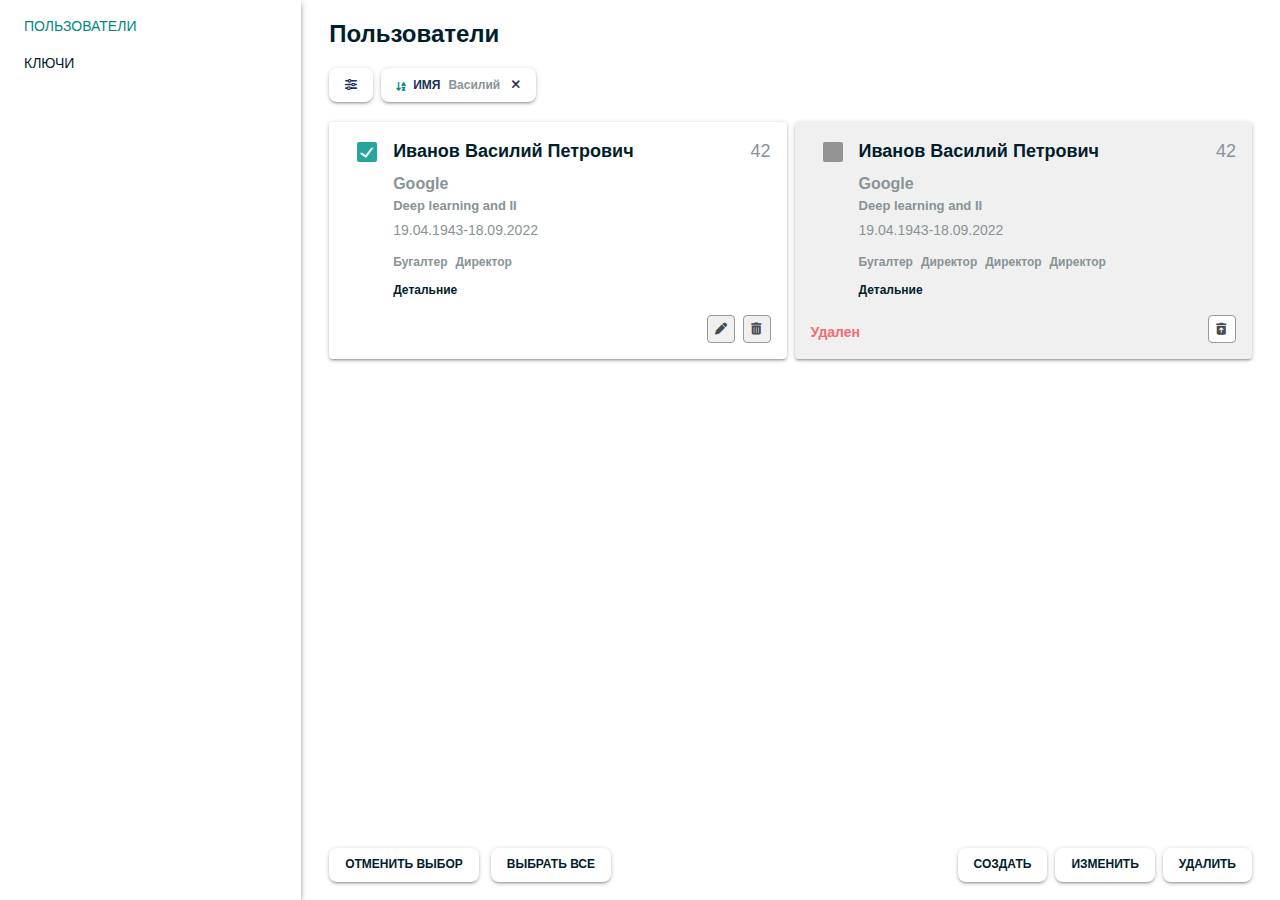
==== commit cd0b80f3: "Внесение правок от 21.08" ====
--- a/html/index.html
+++ b/html/index.html
@@ -15,21 +15,26 @@
 <body>
     
     <section class="sidebar z-depth-2">
-        <div class="sidebar__item sidebar__item_active">Пользователи и ключи</div>
+        <div class="sidebar__item sidebar__item_active" onclick="setContent('users')">Пользователи</div>
+        <div class="sidebar__item" onclick="setContent('keys')">Ключи</div>
     </section>
 
     <main class="main">
-        <section class="main__header">
-            <h2 class="main__title">Пользователи и ключи</h2>
-        </section>
         <section id="content" class="content" data-content="users" data-popup="none">
             <div class="users">
+                <div class="content__title">Пользователи</div>
+
                 <div class="users__filter filter">
                     <button class="filter__button z-depth-1" onclick="setPopup('filter')">
                         <i class="fa-solid fa-sliders"></i>
                     </button>
                     <div class="filter__list">
-                        <div class="filter__item z-depth-1">
+                        <div class="filter__item filter__item-sort-lower z-depth-1">
+                            <div class="filter-item__sort">
+                                <i class="fa-solid fa-arrow-up-z-a filter-item__sort-upper"></i>
+                                <i class="fa-solid fa-arrow-down-a-z filter-item__sort-lower"></i>
+                                <i class="fa-solid fa-right-left filter-item__sort-none"></i>
+                            </div>
                             <div class="filter-item__label">Имя</div>
                             <div class="filter-item__value">Василий</div>
                             <div class="filter-item__dismis">
@@ -40,24 +45,20 @@
                 </div>
                 <div class="users__list">
                     <div class="user z-depth-1">
-                        <div class="user__name">
-                            Иванов Василий Петрович
-                        </div>
+                        <div class="user__name">Иванов Василий Петрович</div>
                         <label class="user__select">
                             <input type="checkbox" class="filled-in" checked="checked" />
                             <span></span>
                         </label>
-                        <div class="user__id">
-                            42
-                        </div>
-                        <div class="user__time">
-                            19.04.1943-18.09.2022
-                        </div>
-                        <div class="user__company">
-                            Google
-                        </div>
-                        <div class="user__branch">
-                            Deep learning and II
+                        <div class="user__id">42</div>
+                        <div class="user__time">19.04.1943-18.09.2022</div>
+                        <div class="user__company">Google</div>
+                        <div class="user__branch">Deep learning and II</div>
+                        <div class="user__groups">
+                            <div class="user__group">Бугалтер</div>
+                            <div class="user__group">Директор</div>
+
+                            <div class="user__proups-more">Детальние</div>
                         </div>
                         <div class="user__remove"></div>
                         <div class="user__control">
@@ -67,43 +68,48 @@
                             <button class="user__button user__button-remove">
                                 <i class="fa-solid fa-trash-can"></i>
                             </button>
+                            <button class="user__button user__button-restore" disabled>
+                                <i class="fa-solid fa-trash-can-arrow-up"></i>
+                            </button>
                         </div>
                     </div>
 
                     <div class="user user_remove z-depth-1">
-                        <div class="user__name">
-                            Иванов Василий Петрович
-                        </div>
+                        <div class="user__name">Иванов Василий Петрович</div>
                         <label class="user__select">
                             <input type="checkbox" class="filled-in" disabled="disabled" />
                             <span></span>
                         </label>
-                        <div class="user__id">
-                            42
-                        </div>
-                        <div class="user__time">
-                            19.04.1943-18.09.2022
-                        </div>
-                        <div class="user__company">
-                            Google
-                        </div>
-                        <div class="user__branch">
-                            Deep learning and II
+                        <div class="user__id">42</div>
+                        <div class="user__time">19.04.1943-18.09.2022</div>
+                        <div class="user__company">Google</div>
+                        <div class="user__branch">Deep learning and II</div>
+                        <div class="user__groups">
+                            <div class="user__group">Бугалтер</div>
+                            <div class="user__group">Директор</div>
+                            <div class="user__group">Директор</div>
+                            <div class="user__group">Директор</div>
+
+                            <div class="user__proups-more">Детальние</div>
                         </div>
                         <div class="user__remove no-select">
                             <span tooltip="Востановить">Удален</span>
                         </div>
                         <div class="user__control">
-                            <button class="user__button user__button-edit" disabled>
+                            <button class="user__button user__button-edit">
                                 <i class="fa-solid fa-pen"></i>
                             </button>
-                            <button class="user__button user__button-remove" disabled>
+                            <button class="user__button user__button-remove">
                                 <i class="fa-solid fa-trash-can"></i>
                             </button>
+                            <button class="user__button user__button-restore">
+                                <i class="fa-solid fa-trash-can-arrow-up"></i>
+                            </button>
                         </div>
                     </div>
                 </div>
                 <div class="users__buttons">
+                    <button class="users__button users__button-cancel z-depth-1">Отменить выбор</button>
                     <button class="users__button users__button-all z-depth-1">Выбрать все</button>
                     <button class="users__button users__button-create z-depth-1" onclick="setPopup('create')">Создать</button>
                     <button class="users__button users__button-edit z-depth-1" onclick="setPopup('edit')">Изменить</button>
@@ -112,370 +118,433 @@
 
                 <div class="popup filter-popup">
                     <div class="popup__body z-depth-2">
-                        <div class="popup__title">Фильтер</div>
-                        <div class="popup__item">
-                            <label class="input">
-                                <div class="input__label">Id</div>
-                                <input type="text" class="input__value browser-default" placeholder="42" />
-                            </label>
-                        </div>
-                        <div class="popup__item">
-                            <label class="input">
-                                <div class="input__label">Фамилия</div>
-                                <input type="text" class="input__value browser-default" placeholder="Иванов" />
-                            </label>
-                            <label class="input">
-                                <div class="input__label">Имя</div>
-                                <input type="text" class="input__value browser-default" placeholder="Иван" />
-                            </label>
-                            <label class="input">
-                                <div class="input__label">Отчество</div>
-                                <input type="text" class="input__value browser-default" placeholder="Иванович" />
-                            </label>
-                        </div>
-                        <div class="popup__item">
-                            <label class="input">
-                                <div class="input__label">Компания</div>
-                                <input type="text" class="input__value browser-default" placeholder="Apple" />
-                                <div class="input__list">
-                                    <div class="input__case">Google</div>
-                                    <div class="input__case">Amazon</div>
-                                    <div class="input__case">Microsoft</div>
-                                </div>
-                            </label>
-                            <label class="input">
-                                <div class="input__label">Отдел</div>
-                                <input type="text" class="input__value browser-default" placeholder="UI UX" />
-                                <div class="input__list">
-                                    <div class="input__case">UI</div>
-                                    <div class="input__case">UX</div>
-                                    <div class="input__case">Deep learning</div>
-                                    <div class="input__case">Big data</div>
-                                    <div class="input__case">Jango</div>
-                                    <div class="input__case">Menager</div>
-                                </div>
-                            </label>
-                        </div>
-                        <div class="popup__item">
-                            <label class="input">
-                                <div class="input__label">От</div>
-                                <input type="text" class="input__value browser-default" placeholder="dd.mm.yyyy" />
-                            </label>
-                            <label class="input">
-                                <div class="input__label">До</div>
-                                <input type="text" class="input__value browser-default" placeholder="dd.mm.yyyy" />
-                            </label>
-                        </div>
-                        <div class="popup__item popup__buttons filtet-popup__buttons">
-                            <button class="popup__button" onclick="setPopup('none')">Применить</button>
-                        </div>
-                    </div>
-                </div>
-
+                        <div class="popup__close">
+                            <div class="popup__close-button" onclick="setPopup('none')">
+                                <i class="fa-solid fa-xmark"></i>
+                            </div>
+                        </div>
+
+                        <div class="popup__content">
+                            <div class="popup__title">Фильтр</div>
+                            <div class="popup__item">
+                                <label class="input input_sort input_sort-upper">
+                                    <div class="input__label">Id</div>
+                                    <input type="text" class="input__value browser-default" placeholder="42" />
+                                    <div class="input__sort">
+                                        <span class="input-sort__lower" tooltip="По возрастанию">
+                                            <i class="fa-solid fa-arrow-down-1-9"></i> 
+                                        </span>
+                                        <span class="input-sort__upper" tooltip="По убыванию">
+                                            <i class="fa-solid fa-arrow-up-9-1"></i>  
+                                        </span>
+                                        <span class="input-sort__none" tooltip="Нет сортировки">
+                                            <i class="fa-solid fa-right-left"></i>
+                                        </span>                                      
+                                    </div>
+                                </label>
+                            </div>
+                            <div class="popup__item">
+                                <label class="input input_sort input_sort-none">
+                                    <div class="input__label">Фамилия</div>
+                                    <input type="text" class="input__value browser-default" placeholder="Иванов" />
+                                    <div class="input__sort">
+                                        <span class="input-sort__lower" tooltip="По возрастанию">
+                                            <i class="fa-solid fa-arrow-down-a-z"></i>
+                                        </span>
+                                        <span class="input-sort__upper" tooltip="По убыванию">
+                                            <i class="fa-solid fa-arrow-up-z-a"></i>
+                                        </span>
+                                        <span class="input-sort__none" tooltip="Нет сортировки">
+                                            <i class="fa-solid fa-right-left"></i>
+                                        </span>
+                                    </div>
+                                </label>
+                                <label class="input input_sort input_sort-upper">
+                                    <div class="input__label">Имя</div>
+                                    <input type="text" class="input__value browser-default" placeholder="Иван" />
+                                    <div class="input__sort">
+                                        <span class="input-sort__lower" tooltip="По возрастанию">
+                                            <i class="fa-solid fa-arrow-down-a-z"></i>
+                                        </span>
+                                        <span class="input-sort__upper" tooltip="По убыванию">
+                                            <i class="fa-solid fa-arrow-up-z-a"></i>
+                                        </span>
+                                        <span class="input-sort__none" tooltip="Нет сортировки">
+                                            <i class="fa-solid fa-right-left"></i>
+                                        </span>
+                                    </div>
+                                </label>
+                                <label class="input input_sort input_sort-lower">
+                                    <div class="input__label">Отчество</div>
+                                    <input type="text" class="input__value browser-default" placeholder="Иванович" />
+                                    <div class="input__sort">
+                                        <span class="input-sort__lower" tooltip="По возрастанию">
+                                            <i class="fa-solid fa-arrow-down-a-z"></i>
+                                        </span>
+                                        <span class="input-sort__upper" tooltip="По убыванию">
+                                            <i class="fa-solid fa-arrow-up-z-a"></i>
+                                        </span>
+                                        <span class="input-sort__none" tooltip="Нет сортировки">
+                                            <i class="fa-solid fa-right-left"></i>
+                                        </span>
+                                    </div>
+                                </label>
+                            </div>
+                            <div class="popup__item">
+                                <label class="input">
+                                    <div class="input__label">Компания</div>
+                                    <input type="text" class="input__value browser-default" placeholder="Apple" />
+                                    <div class="input__list">
+                                        <div class="input__case">Google</div>
+                                        <div class="input__case">Amazon</div>
+                                        <div class="input__case">Microsoft</div>
+                                    </div>
+                                </label>
+                                <label class="input">
+                                    <div class="input__label">Отдел</div>
+                                    <input type="text" class="input__value browser-default" placeholder="UI UX" />
+                                    <div class="input__list">
+                                        <div class="input__case">UI</div>
+                                        <div class="input__case">UX</div>
+                                        <div class="input__case">Deep learning</div>
+                                        <div class="input__case">Big data</div>
+                                        <div class="input__case">Jango</div>
+                                        <div class="input__case">Menager</div>
+                                    </div>
+                                </label>
+                                <label class="input">
+                                    <div class="input__label">Группа</div>
+                                    <input type="text" class="input__value browser-default" placeholder="Работник" />
+                                    <div class="input__list">
+                                        <div class="input__case">Охраник</div>
+                                        <div class="input__case">Директор</div>
+                                        <div class="input__case">Бугалтер</div>
+                                    </div>
+                                </label>
+                            </div>
+                            <div class="popup__item">
+                                <label class="input">
+                                    <div class="input__label">От</div>
+                                    <input type="text" class="input__value browser-default" placeholder="dd.mm.yyyy" />
+                                </label>
+                                <label class="input">
+                                    <div class="input__label">До</div>
+                                    <input type="text" class="input__value browser-default" placeholder="dd.mm.yyyy" />
+                                </label>
+                            </div>
+                        </div>
+
+                        <div class="popup__footer">
+                            <div class="popup__item popup__buttons filtet-popup__buttons">
+                                <button class="popup__button" onclick="setPopup('none')">Отменить</button>
+                                <button class="popup__button" onclick="setPopup('none')">Применить</button>
+                            </div>
+                        </div>
+                    </div>
+                </div>
                 <div class="popup create-popup">
                     <div class="popup__body create-popup__body z-depth-2">
-                        <div class="popup__title">Создание пользователя</div>
-
-                        <div class="popup__subtitle">Информация</div>
-
-                        <div class="popup__item">
-                            <label class="input">
-                                <div class="input__label">Фамилия</div>
-                                <input type="text" class="input__value browser-default" placeholder="Иванов" />
-                            </label>
-                            <label class="input">
-                                <div class="input__label">Имя</div>
-                                <input type="text" class="input__value browser-default" placeholder="Иван" />
-                            </label>
-                            <label class="input">
-                                <div class="input__label">Отчество</div>
-                                <input type="text" class="input__value browser-default" placeholder="Иванович" />
-                            </label>
-                        </div>
-
-                        <div class="popup__item">
-                            <label class="input">
-                                <div class="input__label">Компания</div>
-                                <input type="text" class="input__value browser-default" placeholder="Apple" />
-                                <div class="input__list">
-                                    <div class="input__case">Google</div>
-                                    <div class="input__case">Amazon</div>
-                                    <div class="input__case">Microsoft</div>
-                                </div>
-                            </label>
-                            <label class="input">
-                                <div class="input__label">Отдел</div>
-                                <input type="text" class="input__value browser-default" placeholder="UI UX" />
-                                <div class="input__list">
-                                    <div class="input__case">UI</div>
-                                    <div class="input__case">UX</div>
-                                    <div class="input__case">Deep learning</div>
-                                    <div class="input__case">Big data</div>
-                                    <div class="input__case">Jango</div>
-                                    <div class="input__case">Menager</div>
-                                </div>
-                            </label>
-                        </div>
-
-                        <div class="popup__item">
-                            <label class="input">
-                                <div class="input__label">E-mail</div>
-                                <input type="text" class="input__value browser-default" placeholder="example@gmail.com" />
-                            </label>
-                            <label class="input">
-                                <div class="input__label">Телефон</div>
-                                <input type="text" class="input__value browser-default" placeholder="+370000000000" />
-                            </label>
-                        </div>
-
-                        <div class="popup__subtitle">Настройки</div>
-
-                        <div class="popup__item">
-                            <label class="input">
-                                <div class="input__label">Язык</div>
-                                <input type="text" class="input__value browser-default" placeholder="Русский" />
-                                <div class="input__list">
-                                    <div class="input__case">Русский</div>
-                                    <div class="input__case">Украинский</div>
-                                    <div class="input__case">Английский</div>
-                                </div>
-                            </label>
-                        </div>
-
-                        <div class="popup__subtitle">Доступ</div>
-
-                        <div class="popup__item">
-                            <label class="input">
-                                <div class="input__label">От</div>
-                                <input type="text" class="input__value browser-default" placeholder="dd.mm.yyyy" />
-                            </label>
-                            <label class="input">
-                                <div class="input__label">До</div>
-                                <input type="text" class="input__value browser-default" placeholder="dd.mm.yyyy" />
-                            </label>
-                        </div>
-
-                        <div class="poup__item">
-                            <label class="popup__chek">
-                                <input type="checkbox" class="filled-in" />
-                                <span></span>
-                                <div class="chek__label">Удалить по истечению</div>
-                            </label>
-                        </div>
-
-                        <div class="popup__item">
-                            <label class="input">
-                                <div class="input__label">Уровень</div>
-                                <input type="text" class="input__value browser-default" placeholder="Пользователь" />
-                                <div class="input__list">
-                                    <div class="input__case">Пользователь</div>
-                                    <div class="input__case">Администратор</div>
-                                    <div class="input__case">Груповой Адмн.</div>
-                                </div>
-                            </label>
-                        </div>
-
-                        <div class="popup__item popup__buttons">
-                            <div class="edit-popop__remove">Удален</div>
-                            <button class="popup__button" onclick="setPopup('none')" >Отмена</button>
-                            <button class="popup__button" onclick="setPopup('none')" >Применить</button>
-                        </div>
-                    </div>
-                </div>
-
+                        <div class="popup__close">
+                            <div class="popup__close-button" onclick="setPopup('none')">
+                                <i class="fa-solid fa-xmark"></i>
+                            </div>
+                        </div>
+
+                        <div class="popup__content">
+                            <div class="popup__title">Создание пользователя</div>
+
+                            <div class="popup__subtitle">Информация</div>
+    
+                            <div class="popup__item">
+                                <label class="input">
+                                    <div class="input__label">Фамилия</div>
+                                    <input type="text" class="input__value browser-default" placeholder="Иванов" />
+                                </label>
+                                <label class="input">
+                                    <div class="input__label">Имя</div>
+                                    <input type="text" class="input__value browser-default" placeholder="Иван" />
+                                </label>
+                                <label class="input">
+                                    <div class="input__label">Отчество</div>
+                                    <input type="text" class="input__value browser-default" placeholder="Иванович" />
+                                </label>
+                            </div>
+    
+                            <div class="popup__item">
+                                <label class="input">
+                                    <div class="input__label">Компания</div>
+                                    <input type="text" class="input__value browser-default" placeholder="Apple" />
+                                    <div class="input__list">
+                                        <div class="input__case">Google</div>
+                                        <div class="input__case">Amazon</div>
+                                        <div class="input__case">Microsoft</div>
+                                    </div>
+                                </label>
+                                <label class="input">
+                                    <div class="input__label">Отдел</div>
+                                    <input type="text" class="input__value browser-default" placeholder="UI UX" />
+                                    <div class="input__list">
+                                        <div class="input__case">UI</div>
+                                        <div class="input__case">UX</div>
+                                        <div class="input__case">Deep learning</div>
+                                        <div class="input__case">Big data</div>
+                                        <div class="input__case">Jango</div>
+                                        <div class="input__case">Menager</div>
+                                    </div>
+                                </label>
+                            </div>
+    
+                            <div class="popup__item">
+                                <label class="input">
+                                    <div class="input__label">E-mail</div>
+                                    <input type="text" class="input__value browser-default" placeholder="example@gmail.com" />
+                                </label>
+                                <label class="input">
+                                    <div class="input__label">Телефон</div>
+                                    <input type="text" class="input__value browser-default" placeholder="+370000000000" />
+                                </label>
+                            </div>
+
+                            <div class="popup__item">
+                                <label class="input popup__description">
+                                    <div class="input__label">Описание</div>
+                                    <textarea type="text" class="input__value input__text browser-default" placeholder="Некоторый текст"></textarea>
+                                </label>
+                            </div>
+    
+                            <div class="popup__subtitle">Предпочитаемый язык интерфейса</div>
+    
+                            <div class="popup__item">
+                                <label class="input">
+                                    <div class="input__label">Язык</div>
+                                    <input type="text" class="input__value browser-default" placeholder="Русский" />
+                                    <div class="input__list">
+                                        <div class="input__case">Русский</div>
+                                        <div class="input__case">Украинский</div>
+                                        <div class="input__case">Английский</div>
+                                    </div>
+                                </label>
+                            </div>
+    
+                            <div class="popup__subtitle">Период действия записи</div>
+    
+                            <div class="popup__item">
+                                <label class="input">
+                                    <div class="input__label">От</div>
+                                    <input type="text" class="input__value browser-default" placeholder="dd.mm.yyyy" />
+                                </label>
+                                <label class="input">
+                                    <div class="input__label">До</div>
+                                    <input type="text" class="input__value browser-default" placeholder="dd.mm.yyyy" />
+                                </label>
+                            </div>
+    
+                            <div class="poup__item">
+                                <label class="popup__chek">
+                                    <input type="checkbox" class="filled-in" />
+                                    <span></span>
+                                    <div class="chek__label">Удалить по истечению</div>
+                                </label>
+                            </div>
+    
+                            <div class="popup__subtitle">Доступ</div>
+    
+                            <div class="popup__item">
+                                <label class="input">
+                                    <div class="input__label">Полномочия</div>
+                                    <input type="text" class="input__value browser-default" placeholder="Пользователь" />
+                                    <div class="input__list">
+                                        <div class="input__case">Пользователь</div>
+                                        <div class="input__case">Администратор</div>
+                                        <div class="input__case">Груповой Адмн.</div>
+                                    </div>
+                                </label>
+                            </div>
+                        </div>
+
+                        <div class="popup__footer">
+                            <div class="popup__item popup__buttons">
+                                <div class="edit-popop__remove">Удален</div>
+                                <button class="popup__button" onclick="setPopup('none')" >Отмена</button>
+                                <button class="popup__button" onclick="setPopup('none')" >Применить</button>
+                            </div>
+                        </div>
+                    </div>
+                </div>
                 <div class="popup edit-popup">
                     <div class="popup__body z-depth-2">
-                        <div class="popup__title">Редактирование пользователя</div>
+                        <div class="popup__close">
+                            <div class="popup__close-button" onclick="setPopup('none')">
+                                <i class="fa-solid fa-xmark"></i>
+                            </div>
+                        </div>
+
+                        <div class="popup__content">
+                            <div class="popup__title">Редактирование пользователя</div>
                         
-                        <div class="popup__subtitle">Информация</div>
-
-                        <div class="popup__item">
-                            <label class="input">
-                                <div class="input__label">Фамилия</div>
-                                <input type="text" class="input__value browser-default" placeholder="Иванов" />
-                            </label>
-                            <label class="input">
-                                <div class="input__label">Имя</div>
-                                <input type="text" class="input__value browser-default" placeholder="Иван" />
-                            </label>
-                            <label class="input">
-                                <div class="input__label">Отчество</div>
-                                <input type="text" class="input__value browser-default" placeholder="Иванович" />
-                            </label>
-                        </div>
-
-                        <div class="popup__item">
-                            <label class="input">
-                                <div class="input__label">Компания</div>
-                                <input type="text" class="input__value browser-default" placeholder="Apple" />
-                                <div class="input__list">
-                                    <div class="input__case">Google</div>
-                                    <div class="input__case">Amazon</div>
-                                    <div class="input__case">Microsoft</div>
+                            <div class="popup__subtitle">Информация</div>
+
+                            <div class="popup__item">
+                                <label class="input">
+                                    <div class="input__label">Фамилия</div>
+                                    <input type="text" class="input__value browser-default" placeholder="Иванов" />
+                                </label>
+                                <label class="input">
+                                    <div class="input__label">Имя</div>
+                                    <input type="text" class="input__value browser-default" placeholder="Иван" />
+                                </label>
+                                <label class="input">
+                                    <div class="input__label">Отчество</div>
+                                    <input type="text" class="input__value browser-default" placeholder="Иванович" />
+                                </label>
+                            </div>
+
+                            <div class="popup__item">
+                                <label class="input">
+                                    <div class="input__label">Компания</div>
+                                    <input type="text" class="input__value browser-default" placeholder="Apple" />
+                                    <div class="input__list">
+                                        <div class="input__case">Google</div>
+                                        <div class="input__case">Amazon</div>
+                                        <div class="input__case">Microsoft</div>
+                                    </div>
+                                </label>
+                                <label class="input">
+                                    <div class="input__label">Отдел</div>
+                                    <input type="text" class="input__value browser-default" placeholder="UI UX" />
+                                    <div class="input__list">
+                                        <div class="input__case">UI</div>
+                                        <div class="input__case">UX</div>
+                                        <div class="input__case">Deep learning</div>
+                                        <div class="input__case">Big data</div>
+                                        <div class="input__case">Jango</div>
+                                        <div class="input__case">Menager</div>
+                                    </div>
+                                </label>
+                            </div>
+
+                            <div class="popup__item">
+                                <label class="input">
+                                    <div class="input__label">E-mail</div>
+                                    <input type="text" class="input__value browser-default" placeholder="example@gmail.com" />
+                                </label>
+                                <label class="input">
+                                    <div class="input__label">Телефон</div>
+                                    <input type="text" class="input__value browser-default" placeholder="+370000000000" />
+                                </label>
+                            </div>
+
+                            <div class="popup__item">
+                                <label class="input popup__description">
+                                    <div class="input__label">Описание</div>
+                                    <textarea type="text" class="input__value input__text browser-default" placeholder="Некоторый текст"></textarea>
+                                </label>
+                            </div>
+
+                            <div class="popup__subtitle">Предпочитаемый язык интерфейса</div>
+
+                            <div class="popup__item">
+                                <label class="input">
+                                    <div class="input__label">Язык</div>
+                                    <input type="text" class="input__value browser-default" placeholder="Русский" />
+                                    <div class="input__list">
+                                        <div class="input__case">Русский</div>
+                                        <div class="input__case">Украинский</div>
+                                        <div class="input__case">Английский</div>
+                                    </div>
+                                </label>
+                            </div>
+
+                            <div class="popup__subtitle">Период действия записи</div>
+
+                            <div class="popup__item">
+                                <label class="input">
+                                    <div class="input__label">От</div>
+                                    <input type="text" class="input__value browser-default" placeholder="dd.mm.yyyy" />
+                                </label>
+                                <label class="input">
+                                    <div class="input__label">До</div>
+                                    <input type="text" class="input__value browser-default" placeholder="dd.mm.yyyy" />
+                                </label>
+                            </div>
+
+                            <div class="poup__item">
+                                <label class="popup__chek">
+                                    <input type="checkbox" class="filled-in" />
+                                    <span></span>
+                                    <div class="chek__label">Удалить по истечению</div>
+                                </label>
+                            </div>
+
+                            <div class="popup__subtitle">Доступ</div>
+
+                            <div class="popup__item">
+                                <label class="input">
+                                    <div class="input__label">Логин</div>
+                                    <input type="text" class="input__value browser-default" placeholder="User" />
+                                </label>
+                                <label class="input input_hide">
+                                    <div class="input__label">Пароль</div>
+                                    <input type="password" class="input__value browser-default" placeholder="password" />
+                                    <div class="input__show">
+                                        <i class="fa-solid fa-eye"></i>
+                                    </div>
+                                </label>
+                                <div class="popup__subbutton mail-button z-depth-1" tooltip="Отправить данные">
+                                    <i class="fa-solid fa-envelope"></i>
                                 </div>
-                            </label>
-                            <label class="input">
-                                <div class="input__label">Отдел</div>
-                                <input type="text" class="input__value browser-default" placeholder="UI UX" />
-                                <div class="input__list">
-                                    <div class="input__case">UI</div>
-                                    <div class="input__case">UX</div>
-                                    <div class="input__case">Deep learning</div>
-                                    <div class="input__case">Big data</div>
-                                    <div class="input__case">Jango</div>
-                                    <div class="input__case">Menager</div>
+                            </div> 
+
+                            <div class="popup__item">
+                                <label class="input">
+                                    <div class="input__label">Полномочия</div>
+                                    <input type="text" class="input__value browser-default" placeholder="Пользователь" />
+                                    <div class="input__list">
+                                        <div class="input__case">Пользователь</div>
+                                        <div class="input__case">Администратор</div>
+                                        <div class="input__case">Груповой Адмн.</div>
+                                    </div>
+                                </label>
+
+                                <label class="input input_hide">
+                                    <div class="input__label">Пин-код</div>
+                                    <input type="password" class="input__value browser-default" placeholder="0000" />
+                                    <div class="input__show">
+                                        <i class="fa-solid fa-eye"></i>
+                                    </div>
+                                </label>
+                            </div>
+
+                            <div class="popup__subtitle">Групы</div>
+
+                            <div class="popup__item group-list">
+                                <label class="input group-list__add">
+                                    <input type="text" class="input__value browser-default" placeholder="Добавить" />
+                                    <div class="input__list">
+                                        <div class="input__case">Охраник</div>
+                                        <div class="input__case">Работник</div>
+                                        <div class="input__case">Бугалтер</div>
+                                    </div>
+                                </label>
+
+                                <div class="group-list__item z-depth-1">
+                                    <div>Менеджер</div>
+                                    <div class="group-list__dismis">
+                                        <i class="fa-solid fa-xmark"></i>
+                                    </div>
                                 </div>
-                            </label>
-                        </div>
-
-                        <div class="popup__item">
-                            <label class="input">
-                                <div class="input__label">E-mail</div>
-                                <input type="text" class="input__value browser-default" placeholder="example@gmail.com" />
-                            </label>
-                            <label class="input">
-                                <div class="input__label">Телефон</div>
-                                <input type="text" class="input__value browser-default" placeholder="+370000000000" />
-                            </label>
-                        </div>
-
-                        <div class="popup__subtitle">Настройки</div>
-
-                        <div class="popup__item">
-                            <label class="input">
-                                <div class="input__label">Язык</div>
-                                <input type="text" class="input__value browser-default" placeholder="Русский" />
-                                <div class="input__list">
-                                    <div class="input__case">Русский</div>
-                                    <div class="input__case">Украинский</div>
-                                    <div class="input__case">Английский</div>
-                                </div>
-                            </label>
-                        </div>
-
-                        <div class="popup__subtitle">Доступ</div>
-
-                        <div class="popup__item">
-                            <label class="input">
-                                <div class="input__label">От</div>
-                                <input type="text" class="input__value browser-default" placeholder="dd.mm.yyyy" />
-                            </label>
-                            <label class="input">
-                                <div class="input__label">До</div>
-                                <input type="text" class="input__value browser-default" placeholder="dd.mm.yyyy" />
-                            </label>
-                        </div>
-
-                        <div class="poup__item">
-                            <label class="popup__chek">
-                                <input type="checkbox" class="filled-in" />
-                                <span></span>
-                                <div class="chek__label">Удалить по истечению</div>
-                            </label>
-                        </div>
-
-                        <div class="popup__item">
-                            <label class="input">
-                                <div class="input__label">Уровень</div>
-                                <input type="text" class="input__value browser-default" placeholder="Пользователь" />
-                                <div class="input__list">
-                                    <div class="input__case">Пользователь</div>
-                                    <div class="input__case">Администратор</div>
-                                    <div class="input__case">Груповой Адмн.</div>
-                                </div>
-                            </label>
-
-                            <label class="input input_hide">
-                                <div class="input__label">Пин-код</div>
-                                <input type="password" class="input__value browser-default" placeholder="0000" />
-                                <div class="input__show">
-                                    <i class="fa-solid fa-eye"></i>
-                                </div>
-                            </label>
-                        </div>
-
-                        <div class="popup__item">
-                            <label class="input">
-                                <div class="input__label">Логин</div>
-                                <input type="text" class="input__value browser-default" placeholder="User" />
-                            </label>
-                            <label class="input input_hide">
-                                <div class="input__label">Пароль</div>
-                                <input type="password" class="input__value browser-default" placeholder="password" />
-                                <div class="input__show">
-                                    <i class="fa-solid fa-eye"></i>
-                                </div>
-                            </label>
-                            <div class="popup__subbutton mail-button z-depth-1" tooltip="Отправить данные">
-                                <i class="fa-solid fa-envelope"></i>
-                            </div>
-                        </div>
-
-                        <div class="popup__subtitle">Групы</div>
-
-                        <div class="popup__item group-list">
-                            <label class="input group-list__add">
-                                <input type="text" class="input__value browser-default" placeholder="Добавить" />
-                                <div class="input__list">
-                                    <div class="input__case">Охраник</div>
-                                    <div class="input__case">Работник</div>
-                                    <div class="input__case">Бугалтер</div>
-                                </div>
-                            </label>
-
-                            <div class="group-list__item z-depth-1">
-                                <div>Менеджер</div>
-                                <div class="group-list__dismis">
-                                    <i class="fa-solid fa-xmark"></i>
-                                </div>
-                            </div>
-                        </div>
-
-                        <div class="popup__subtitle">Ключи</div>
-
-                        <div class="popup__item user-keys-list">
-                            <div class="user-key z-depth-1">
-                                <div class="user-key__name">Key007</div>
-                                <div class="user-key__id">42</div>
-                                <div class="user-key__type">Чип</div>
-                                <div class="user-key__button">
-                                    <button class="user-key__button-remove">
-                                        <i class="fa-solid fa-link-slash"></i>
-                                    </button>
-                                </div>
-                            </div>
-                            <div class="user-key z-depth-1">
-                                <div class="user-key__name">Key007</div>
-                                <div class="user-key__id">42</div>
-                                <div class="user-key__type">Чип</div>
-                                <div class="user-key__button">
-                                    <button class="user-key__button-remove">
-                                        <i class="fa-solid fa-link-slash"></i>
-                                    </button>
-                                </div>
-                            </div>
-                        </div>
-
-                        <div class="popup__item user-key-add-wrap">
-                            <div class="user-key-add">
-                                <button class="user-key-add__button">Добавить ключ</button>
-                                <label class="user-key-add__list">
-                                    <div class="user-key-add__case">Добавить существующий</div>
-                                    <div class="user-key-add__case">Добавить считанный</div>
-                                    <div class="user-key-add__case">Добавить в ручную</div>
-                                </label>
-                            </div>
-                        </div>
-
-                        <div class="popup-keys" data-content="new">
-                            <div class="popup__item user-keys-list popup-keys__exist">
+                            </div>
+
+                            <div class="popup__subtitle">Ключи</div>
+
+                            <div class="popup__item user-keys-list">
                                 <div class="user-key z-depth-1">
                                     <div class="user-key__name">Key007</div>
                                     <div class="user-key__id">42</div>
                                     <div class="user-key__type">Чип</div>
                                     <div class="user-key__button">
-                                        <button class="user-key__button-add">
-                                            <i class="fa-solid fa-link"></i>
+                                        <button class="user-key__button-remove" tooltip="Открепить">
+                                            <i class="fa-solid fa-link-slash"></i>
                                         </button>
                                     </div>
                                 </div>
@@ -484,250 +553,179 @@
                                     <div class="user-key__id">42</div>
                                     <div class="user-key__type">Чип</div>
                                     <div class="user-key__button">
-                                        <button class="user-key__button-add">
-                                            <i class="fa-solid fa-link"></i>
+                                        <button class="user-key__button-remove" tooltip="Открепить">
+                                            <i class="fa-solid fa-link-slash"></i>
                                         </button>
                                     </div>
                                 </div>
-                                <div class="user-key z-depth-1">
-                                    <div class="user-key__name">Key007</div>
-                                    <div class="user-key__id">42</div>
-                                    <div class="user-key__type">Чип</div>
-                                    <div class="user-key__button">
-                                        <button class="user-key__button-add">
-                                            <i class="fa-solid fa-link"></i>
-                                        </button>
-                                    </div>
-                                </div>
-                            </div>
-
-                            <div class="popup-keys__scan">
-                                <div class="popup__item">
-                                    <label class="input">
-                                        <div class="input__label">Считыватель</div>
-                                        <input type="text" class="input__value browser-default" placeholder="AXD-7" value="все"/>
-                                        <div class="input__list">
-                                            <div class="input__case">Все</div>
-                                            <div class="input__case">AXD-1</div>
-                                            <div class="input__case">AXD-2</div>
-                                            <div class="input__case">AXD-4</div>
-                                        </div>
+                            </div>
+
+                            <div class="popup__item user-key-add-wrap">
+                                <div class="user-key-add">
+                                    <button class="user-key-add__button" tooltip="Нажмите для добавления">
+                                        <i class="fa-solid fa-plus"></i>
+                                        Добавить ключ
+                                    </button>
+                                    <label class="user-key-add__list">
+                                        <div class="user-key-add__case">Добавить существующий</div>
+                                        <div class="user-key-add__case">Добавить считанный</div>
+                                        <div class="user-key-add__case">Добавить в ручную</div>
                                     </label>
                                 </div>
-                                <div class="popup__item user-keys-list">
-                                    <div class="user-key user-scan z-depth-1">
-                                        <div class="user-key__name">Unnamed</div>
+                            </div>
+
+                            <div class="popup-keys" data-content="new">
+                                <div class="popup__item user-keys-list popup-keys__exist">
+                                    <div class="user-key z-depth-1">
+                                        <div class="user-key__name">Key007</div>
                                         <div class="user-key__id">42</div>
-                                        <div class="user-key__type">Карта</div>
-                                        <div class="user-key__scan">AXD-1</div>
-                                        <div class="user-key__time">09.08.2007 18:30</div>
+                                        <div class="user-key__type">Чип</div>
                                         <div class="user-key__button">
-                                            <button class="user-key__button-add">
+                                            <button class="user-key__button-add" tooltip="Прикрепить">
                                                 <i class="fa-solid fa-link"></i>
                                             </button>
                                         </div>
                                     </div>
-                                    <div class="user-key user-scan z-depth-1">
-                                        <div class="user-key__name">Unnamed</div>
+                                    <div class="user-key z-depth-1">
+                                        <div class="user-key__name">Key007</div>
                                         <div class="user-key__id">42</div>
-                                        <div class="user-key__type">Карта</div>
-                                        <div class="user-key__scan">AXD-1</div>
-                                        <div class="user-key__time">09.08.2007 18:30</div>
+                                        <div class="user-key__type">Чип</div>
                                         <div class="user-key__button">
-                                            <button class="user-key__button-add">
+                                            <button class="user-key__button-add" tooltip="Прикрепить">
                                                 <i class="fa-solid fa-link"></i>
                                             </button>
                                         </div>
                                     </div>
-                                    <div class="user-key user-scan z-depth-1">
-                                        <div class="user-key__name">Unnamed</div>
+                                    <div class="user-key z-depth-1">
+                                        <div class="user-key__name">Key007</div>
                                         <div class="user-key__id">42</div>
-                                        <div class="user-key__type">Карта</div>
-                                        <div class="user-key__scan">AXD-1</div>
-                                        <div class="user-key__time">09.08.2007 18:30</div>
+                                        <div class="user-key__type">Чип</div>
                                         <div class="user-key__button">
-                                            <button class="user-key__button-add">
+                                            <button class="user-key__button-add" tooltip="Прикрепить">
                                                 <i class="fa-solid fa-link"></i>
                                             </button>
                                         </div>
                                     </div>
                                 </div>
-                            </div>
-
-                            <div class="popup-keys__new">
-                                <div class="popup__item">
-                                    <label class="input">
-                                        <div class="input__label">Тип</div>
-                                        <input type="text" class="input__value browser-default" placeholder="Карта" />
-                                        <div class="input__list">
-                                            <div class="input__case">Карта</div>
-                                            <div class="input__case">Пинкод</div>
-                                            <div class="input__case">Чип</div>
+
+                                <div class="popup-keys__scan">
+                                    <div class="popup__item">
+                                        <label class="input">
+                                            <div class="input__label">Считыватель</div>
+                                            <input type="text" class="input__value browser-default" placeholder="AXD-7" value="все"/>
+                                            <div class="input__list">
+                                                <div class="input__case">Все</div>
+                                                <div class="input__case">AXD-1</div>
+                                                <div class="input__case">AXD-2</div>
+                                                <div class="input__case">AXD-4</div>
+                                            </div>
+                                        </label>
+                                    </div>
+                                    <div class="popup__item user-keys-list">
+                                        <div class="user-key user-scan z-depth-1">
+                                            <div class="user-key__name">Unnamed</div>
+                                            <div class="user-key__id">42</div>
+                                            <div class="user-key__type">Карта</div>
+                                            <div class="user-key__scan">AXD-1</div>
+                                            <div class="user-key__time">09.08.2007 18:30</div>
+                                            <div class="user-key__button">
+                                                <button class="user-key__button-add" tooltip="Прикрепить">
+                                                    <i class="fa-solid fa-link"></i>
+                                                </button>
+                                            </div>
                                         </div>
-                                    </label>
-                                    <label class="input">
-                                        <div class="input__label">Name</div>
-                                        <input type="text" class="input__value browser-default" placeholder="Key007" />
-                                    </label>
-                                    <label class="input">
-                                        <div class="input__label">ID</div>
-                                        <input type="text" class="input__value browser-default" placeholder="42" />
-                                    </label>
+                                        <div class="user-key user-scan z-depth-1">
+                                            <div class="user-key__name">Unnamed</div>
+                                            <div class="user-key__id">42</div>
+                                            <div class="user-key__type">Карта</div>
+                                            <div class="user-key__scan">AXD-1</div>
+                                            <div class="user-key__time">09.08.2007 18:30</div>
+                                            <div class="user-key__button">
+                                                <button class="user-key__button-add" tooltip="Прикрепить">
+                                                    <i class="fa-solid fa-link"></i>
+                                                </button>
+                                            </div>
+                                        </div>
+                                        <div class="user-key user-scan z-depth-1">
+                                            <div class="user-key__name">Unnamed</div>
+                                            <div class="user-key__id">42</div>
+                                            <div class="user-key__type">Карта</div>
+                                            <div class="user-key__scan">AXD-1</div>
+                                            <div class="user-key__time">09.08.2007 18:30</div>
+                                            <div class="user-key__button">
+                                                <button class="user-key__button-add" tooltip="Добавить">
+                                                    <i class="fa-solid fa-link"></i>
+                                                </button>
+                                            </div>
+                                        </div>
+                                    </div>
                                 </div>
-                                <div class="popup__item">
-                                    <button class="popup__subbutton" >Добавить</button>
+
+                                <div class="popup-keys__new">
+                                    <div class="popup__item">
+                                        <label class="input">
+                                            <div class="input__label">Тип</div>
+                                            <input type="text" class="input__value browser-default" placeholder="Карта" />
+                                            <div class="input__list">
+                                                <div class="input__case">Карта</div>
+                                                <div class="input__case">Пинкод</div>
+                                                <div class="input__case">Чип</div>
+                                            </div>
+                                        </label>
+                                        <label class="input">
+                                            <div class="input__label">Name</div>
+                                            <input type="text" class="input__value browser-default" placeholder="Key007" />
+                                        </label>
+                                        <label class="input">
+                                            <div class="input__label">ID</div>
+                                            <input type="text" class="input__value browser-default" placeholder="42" />
+                                        </label>
+                                    </div>
+                                    <div class="popup__item">
+                                        <button class="popup__subbutton" >Добавить</button>
+                                    </div>
                                 </div>
                             </div>
                         </div>
 
-                        <div class="popup__item popup__buttons">
-                            <div class="edit-popop__remove">Удален</div>
-                            <button class="popup__button" onclick="setPopup('none')" >Отмена</button>
-                            <button class="popup__button" onclick="setPopup('none')" >Применить</button>
-                        </div>
-                    </div>
-                </div>
-
-                <div class="popup edit-all-popup">
-                    <div class="popup__body edit-all-popup__body z-depth-2">
-                        <div class="popup__title">Редактирование пользователей</div>
-
-                        <div class="popup__subtitle">Информация</div>
-
-                        <div class="popup__item">
-                            <label class="input">
-                                <div class="input__label">Фамилия</div>
-                                <input type="text" class="input__value browser-default" placeholder="Иванов" />
-                            </label>
-                            <label class="input">
-                                <div class="input__label">Имя</div>
-                                <input type="text" class="input__value browser-default" placeholder="Иван" />
-                            </label>
-                            <label class="input">
-                                <div class="input__label">Отчество</div>
-                                <input type="text" class="input__value browser-default" placeholder="Иванович" />
-                            </label>
-                        </div>
-
-                        <div class="popup__item">
-                            <label class="input">
-                                <div class="input__label">Компания</div>
-                                <input type="text" class="input__value browser-default" placeholder="Apple" />
-                                <div class="input__list">
-                                    <div class="input__case">Google</div>
-                                    <div class="input__case">Amazon</div>
-                                    <div class="input__case">Microsoft</div>
-                                </div>
-                            </label>
-                            <label class="input">
-                                <div class="input__label">Отдел</div>
-                                <input type="text" class="input__value browser-default" placeholder="UI UX" />
-                                <div class="input__list">
-                                    <div class="input__case">UI</div>
-                                    <div class="input__case">UX</div>
-                                    <div class="input__case">Deep learning</div>
-                                    <div class="input__case">Big data</div>
-                                    <div class="input__case">Jango</div>
-                                    <div class="input__case">Menager</div>
-                                </div>
-                            </label>
-                        </div>
-
-                        <div class="popup__item">
-                            <label class="input">
-                                <div class="input__label">E-mail</div>
-                                <input type="text" class="input__value browser-default" placeholder="example@gmail.com" />
-                            </label>
-                            <label class="input">
-                                <div class="input__label">Телефон</div>
-                                <input type="text" class="input__value browser-default" placeholder="+370000000000" />
-                            </label>
-                        </div>
-
-                        <div class="popup__subtitle">Настройки</div>
-
-                        <div class="popup__item">
-                            <label class="input">
-                                <div class="input__label">Язык</div>
-                                <input type="text" class="input__value browser-default" placeholder="Русский" />
-                                <div class="input__list">
-                                    <div class="input__case">Русский</div>
-                                    <div class="input__case">Украинский</div>
-                                    <div class="input__case">Английский</div>
-                                </div>
-                            </label>
-                        </div>
-
-                        <div class="popup__subtitle">Доступ</div>
-
-                        <div class="popup__item">
-                            <label class="input">
-                                <div class="input__label">От</div>
-                                <input type="text" class="input__value browser-default" placeholder="dd.mm.yyyy" />
-                            </label>
-                            <label class="input">
-                                <div class="input__label">До</div>
-                                <input type="text" class="input__value browser-default" placeholder="dd.mm.yyyy" />
-                            </label>
-                        </div>
-
-                        <div class="poup__item">
-                            <label class="popup__chek">
-                                <input type="checkbox" class="filled-in" />
-                                <span></span>
-                                <div class="chek__label">Удалить по истечению</div>
-                            </label>
-                        </div>
-
-                        <div class="popup__item">
-                            <label class="input">
-                                <div class="input__label">Уровень</div>
-                                <input type="text" class="input__value browser-default" placeholder="Пользователь" />
-                                <div class="input__list">
-                                    <div class="input__case">Пользователь</div>
-                                    <div class="input__case">Администратор</div>
-                                    <div class="input__case">Груповой Адмн.</div>
-                                </div>
-                            </label>
-                        </div>
-
-                        <div class="popup__subtitle">Групы</div>
-
-                        <div class="popup__item group-list">
-                            <label class="input group-list__add">
-                                <input type="text" class="input__value browser-default" placeholder="Добавить" />
-                                <div class="input__list">
-                                    <div class="input__case">Охраник</div>
-                                    <div class="input__case">Работник</div>
-                                    <div class="input__case">Бугалтер</div>
-                                </div>
-                            </label>
-
-                            <div class="group-list__item z-depth-1">
-                                <div>Менеджер</div>
-                                <div class="group-list__dismis">
-                                    <i class="fa-solid fa-xmark"></i>
-                                </div>
-                            </div>
-                        </div>
-
-                        <div class="popup__item popup__buttons">
-                            <div class="edit-popop__remove">Удален</div>
-                            <button class="popup__button" onclick="setPopup('none')" >Отмена</button>
-                            <button class="popup__button" onclick="setPopup('none')" >Применить</button>
-                        </div>
-                    </div>
-                </div>
+                        <div class="popup__footer">
+                            <div class="popup__item popup__buttons">
+                                <div class="edit-popop__remove">Удален</div>
+                                <button class="popup__button" onclick="setPopup('none')" >Отмена</button>
+                                <button class="popup__button" onclick="setPopup('none')" >Применить</button>
+                            </div>
+                        </div>
+                    </div>
+                </div>
+
             </div>
             <div class="keys">
+                <div class="content__title">Ключи</div>
+
                 <div class="kyes__filter filter">
                     <button class="filter__button z-depth-1" onclick="setPopup('filter')">
                         <i class="fa-solid fa-sliders"></i>
                     </button>
                     <div class="filter__list">
-                        <div class="filter__item z-depth-1">
-                            <div class="filter-item__label">ТИП</div>
-                            <div class="filter-item__value">Чип</div>
+                        <div class="filter__item filter__item-sort-none z-depth-1">
+                            <div class="filter-item__sort">
+                                <i class="fa-solid fa-arrow-up-z-a filter-item__sort-upper"></i>
+                                <i class="fa-solid fa-arrow-down-a-z filter-item__sort-lower"></i>
+                                <i class="fa-solid fa-right-left filter-item__sort-none"></i>
+                            </div>
+                            <div class="filter-item__label">Название</div>
+                            <div class="filter-item__value">Key</div>
+                            <div class="filter-item__dismis">
+                                <i class="fa-solid fa-xmark"></i>
+                            </div>
+                        </div>
+                        <div class="filter__item filter__item-sort-lower z-depth-1">
+                            <div class="filter-item__sort">
+                                <i class="fa-solid fa-arrow-up-9-1 filter-item__sort-upper"></i>
+                                <i class="fa-solid fa-arrow-up-1-9 filter-item__sort-lower"></i>
+                                <i class="fa-solid fa-right-left filter-item__sort-none"></i>
+                            </div>
+                            <div class="filter-item__label">ID</div>
                             <div class="filter-item__dismis">
                                 <i class="fa-solid fa-xmark"></i>
                             </div>
@@ -806,170 +804,223 @@
                     </div>
                 </div>
                 <div class="keys__buttons">
+                    <button class="keys__button keys__button-cancel z-depth-1">Отменить выбор</button>
                     <button class="keys__button keys__button-all z-depth-1">Выбрать все</button>
-                    <button class="keys__button keys__button-create z-depth-1" onclick="setPopup('create')">Создать</button>
+                    <button class="keys__button keys__button-create z-depth-1" onclick="setPopup('create')">Добавить</button>
                     <button class="keys__button keys__button-remove z-depth-1">Удалить</button>
                 </div>
 
                 <div class="popup filter-popup">
                     <div class="popup__body z-depth-2">
-                        <div class="popup__title">Фильтер</div>
-                        <div class="popup__item">
-                            <label class="input">
-                                <div class="input__label">Id</div>
-                                <input type="text" class="input__value browser-default" placeholder="42" />
-                            </label>
-                            <label class="input">
-                                <div class="input__label">Название</div>
-                                <input type="text" class="input__value browser-default" placeholder="Key007" />
-                            </label>
-                        </div>
-                        <div class="popup__item">
-                            <label class="input">
-                                <div class="input__label">Тип</div>
-                                <input type="text" class="input__value browser-default" placeholder="Apple" />
-                                <div class="input__list">
-                                    <div class="input__case">Карта</div>
-                                    <div class="input__case">Чип</div>
-                                    <div class="input__case">Пин-код</div>
-                                </div>
-                            </label>
-
-                        </div>
-                        <div class="popup__item popup__buttons filtet-popup__buttons">
-                            <button class="popup__button" onclick="setPopup('none')">Применить</button>
-                        </div>
-                    </div>
-                </div>
-
+                        <div class="popup__close">
+                            <div class="popup__close-button" onclick="setPopup('none')">
+                                <i class="fa-solid fa-xmark"></i>
+                            </div>
+                        </div>
+
+                        <div class="popup__content">
+                            <div class="popup__title">Фильтр</div>
+                            <div class="popup__item">
+                                <label class="input input_sort input_sort-none">
+                                    <div class="input__label">Id</div>
+                                    <input type="text" class="input__value browser-default" placeholder="42" />
+                                    <div class="input__sort">
+                                        <span class="input-sort__lower" tooltip="По возрастанию">
+                                            <i class="fa-solid fa-arrow-down-1-9"></i> 
+                                        </span>
+                                        <span class="input-sort__upper" tooltip="По убыванию">
+                                            <i class="fa-solid fa-arrow-up-9-1"></i>  
+                                        </span>
+                                        <span class="input-sort__none" tooltip="Нет сортировки">
+                                            <i class="fa-solid fa-right-left"></i>
+                                        </span>                                      
+                                    </div>
+                                </label>
+                                <label class="input input_sort input_sort-none">
+                                    <div class="input__label">Название</div>
+                                    <input type="text" class="input__value browser-default" placeholder="Key007" />
+                                    <div class="input__sort">
+                                        <span class="input-sort__lower" tooltip="По возрастанию">
+                                            <i class="fa-solid fa-arrow-down-a-z"></i>
+                                        </span>
+                                        <span class="input-sort__upper" tooltip="По убыванию">
+                                            <i class="fa-solid fa-arrow-up-z-a"></i>
+                                        </span>
+                                        <span class="input-sort__none" tooltip="Нет сортировки">
+                                            <i class="fa-solid fa-right-left"></i>
+                                        </span>
+                                    </div>
+                                </label>
+                            </div>
+                            <div class="popup__item">
+                                <label class="input">
+                                    <div class="input__label">Тип</div>
+                                    <input type="text" class="input__value browser-default" placeholder="Apple" />
+                                    <div class="input__list">
+                                        <div class="input__case">Карта</div>
+                                        <div class="input__case">Чип</div>
+                                        <div class="input__case">Пин-код</div>
+                                    </div>
+                                </label>
+                                <label class="input">
+                                    <div class="input__label">Пользователь</div>
+                                    <input type="text" class="input__value browser-default" placeholder="Иванов" />
+                                    <div class="input__list">
+                                        <div class="input__case">Иванов</div>
+                                        <div class="input__case">Петров</div>
+                                        <div class="input__case">Сидоров</div>
+                                    </div>
+                                </label>
+                            </div>
+                        </div>
+
+                        <div class="popup__footer">
+                            <div class="popup__item popup__buttons filtet-popup__buttons">
+                                <button class="popup__button" onclick="setPopup('none')">Отменить</button>
+                                <button class="popup__button" onclick="setPopup('none')">Применить</button>
+                            </div>
+                        </div>
+                    </div>
+                </div>
                 <div class="popup create-popup">
                     <div class="popup__body z-depth-2">
-                        <div class="popup__title">Создание ключа</div>
-
-                        <div class="popup__item user-key-add-wrap">
-                            <div class="user-key-add">
-                                <button class="user-key-add__button">Добавить в ручную</button>
-                                <label class="user-key-add__list">
-                                    <div class="user-key-add__case">Добавить считанный</div>
-                                    <div class="user-key-add__case">Добавить в ручную</div>
-                                </label>
-                            </div>
-                        </div>
-
-                        <div class="popup-keys" data-content="scan">
-                            <div class="popup-keys__scan">
-                                <div class="popup__item">
-                                    <label class="input">
-                                        <div class="input__label">Считыватель</div>
-                                        <input type="text" class="input__value browser-default" placeholder="AXD-7"/>
-                                        <div class="input__list">
-                                            <div class="input__case">Все</div>
-                                            <div class="input__case">AXD-1</div>
-                                            <div class="input__case">AXD-2</div>
-                                            <div class="input__case">AXD-4</div>
-                                        </div>
+                        <div class="popup__close">
+                            <div class="popup__close-button" onclick="setPopup('none')">
+                                <i class="fa-solid fa-xmark"></i>
+                            </div>
+                        </div>
+
+                        <div class="popup__content">
+                            <div class="popup__title">Добавление ключа</div>
+
+                            <div class="popup__item user-key-add-wrap">
+                                <div class="user-key-add">
+                                    <button class="user-key-add__button">
+                                        <i class="fa-solid fa-plus"></i>
+                                        Добавить в ручную
+                                    </button>
+                                    <label class="user-key-add__list" tooltip="Нажмите для добавления">
+                                        <div class="user-key-add__case">Добавить считанный</div>
+                                        <div class="user-key-add__case">Добавить в ручную</div>
                                     </label>
                                 </div>
-                                <div class="popup__item user-keys-list">
-                                    <div class="user-key user-scan z-depth-1">
-                                        <div class="user-key__name">Unnamed</div>
-                                        <div class="user-key__id">42</div>
-                                        <div class="user-key__type">Карта</div>
-                                        <div class="user-key__scan">AXD-1</div>
-                                        <div class="user-key__time">09.08.2007 18:30</div>
-                                        <div class="user-key__button">
-                                            <button class="user-key__button-add">
-                                                <i class="fa-solid fa-plus"></i>
-                                            </button>
+                            </div>
+
+                            <div class="popup-keys" data-content="scan">
+                                <div class="popup-keys__scan">
+                                    <div class="popup__item">
+                                        <label class="input">
+                                            <div class="input__label">Считыватель</div>
+                                            <input type="text" class="input__value browser-default" placeholder="AXD-7"/>
+                                            <div class="input__list">
+                                                <div class="input__case">Все</div>
+                                                <div class="input__case">AXD-1</div>
+                                                <div class="input__case">AXD-2</div>
+                                                <div class="input__case">AXD-4</div>
+                                            </div>
+                                        </label>
+                                    </div>
+                                    <div class="popup__item user-keys-list">
+                                        <div class="user-key user-scan z-depth-1">
+                                            <div class="user-key__name">Unnamed</div>
+                                            <div class="user-key__id">42</div>
+                                            <div class="user-key__type">Карта</div>
+                                            <div class="user-key__scan">AXD-1</div>
+                                            <div class="user-key__time">09.08.2007 18:30</div>
+                                            <div class="user-key__button">
+                                                <button class="user-key__button-add" tooltip="Добавить">
+                                                    <i class="fa-solid fa-plus"></i>
+                                                </button>
+                                            </div>
                                         </div>
-                                    </div>
-                                    <div class="user-key user-scan z-depth-1">
-                                        <div class="user-key__name">Unnamed</div>
-                                        <div class="user-key__id">42</div>
-                                        <div class="user-key__type">Карта</div>
-                                        <div class="user-key__scan">AXD-1</div>
-                                        <div class="user-key__time">09.08.2007 18:30</div>
-                                        <div class="user-key__button">
-                                            <button class="user-key__button-add">
-                                                <i class="fa-solid fa-plus"></i>
-                                            </button>
+                                        <div class="user-key user-scan z-depth-1">
+                                            <div class="user-key__name">Unnamed</div>
+                                            <div class="user-key__id">42</div>
+                                            <div class="user-key__type">Карта</div>
+                                            <div class="user-key__scan">AXD-1</div>
+                                            <div class="user-key__time">09.08.2007 18:30</div>
+                                            <div class="user-key__button">
+                                                <button class="user-key__button-add" tooltip="Добавить">
+                                                    <i class="fa-solid fa-plus"></i>
+                                                </button>
+                                            </div>
                                         </div>
-                                    </div>
-                                    <div class="user-key user-scan z-depth-1">
-                                        <div class="user-key__name">Unnamed</div>
-                                        <div class="user-key__id">42</div>
-                                        <div class="user-key__type">Карта</div>
-                                        <div class="user-key__scan">AXD-1</div>
-                                        <div class="user-key__time">09.08.2007 18:30</div>
-                                        <div class="user-key__button">
-                                            <button class="user-key__button-add">
-                                                <i class="fa-solid fa-plus"></i>
-                                            </button>
+                                        <div class="user-key user-scan z-depth-1">
+                                            <div class="user-key__name">Unnamed</div>
+                                            <div class="user-key__id">42</div>
+                                            <div class="user-key__type">Карта</div>
+                                            <div class="user-key__scan">AXD-1</div>
+                                            <div class="user-key__time">09.08.2007 18:30</div>
+                                            <div class="user-key__button">
+                                                <button class="user-key__button-add" tooltip="Добавить">
+                                                    <i class="fa-solid fa-plus"></i>
+                                                </button>
+                                            </div>
                                         </div>
                                     </div>
                                 </div>
-                            </div>
-
-                            <div class="popup-keys__new">
-                                <div class="popup__item">
-                                    <label class="input">
-                                        <div class="input__label">Тип</div>
-                                        <input type="text" class="input__value browser-default" placeholder="Карта" />
-                                        <div class="input__list">
-                                            <div class="input__case">Карта</div>
-                                            <div class="input__case">Пинкод</div>
-                                            <div class="input__case">Чип</div>
-                                        </div>
-                                    </label>
-                                    <label class="input">
-                                        <div class="input__label">Name</div>
-                                        <input type="text" class="input__value browser-default" placeholder="Key007" />
-                                    </label>
-                                    <label class="input">
-                                        <div class="input__label">ID</div>
-                                        <input type="text" class="input__value browser-default" placeholder="42" />
-                                    </label>
+    
+                                <div class="popup-keys__new">
+                                    <div class="popup__item">
+                                        <label class="input">
+                                            <div class="input__label">Тип</div>
+                                            <input type="text" class="input__value browser-default" placeholder="Карта" />
+                                            <div class="input__list">
+                                                <div class="input__case">Карта</div>
+                                                <div class="input__case">Пинкод</div>
+                                                <div class="input__case">Чип</div>
+                                            </div>
+                                        </label>
+                                        <label class="input">
+                                            <div class="input__label">Name</div>
+                                            <input type="text" class="input__value browser-default" placeholder="Key007" />
+                                        </label>
+                                        <label class="input">
+                                            <div class="input__label">ID</div>
+                                            <input type="text" class="input__value browser-default" placeholder="42" />
+                                        </label>
+                                    </div>
+                                    <div class="popup__item">
+                                        <button class="popup__subbutton" >Добавить</button>
+                                    </div>
                                 </div>
-                                <div class="popup__item">
-                                    <button class="popup__subbutton" >Добавить</button>
-                                </div>
-                            </div>
-                        </div>
-
-                        <div class="popup__item popup__buttons">
-                            <button class="popup__button" onclick="setPopup('none')" >Отмена</button>
-                        </div>
-                    </div>
-                </div>
-
+                            </div>
+                        </div>
+
+                        <div class="popup__footer">
+                            <div class="popup__item popup__buttons">
+                                <button class="popup__button" onclick="setPopup('none')" >Отмена</button>
+                                <button class="popup__button" onclick="setPopup('none')" >Создать</button>
+                            </div>
+                        </div>
+                    </div>
+                </div>
                 <div class="popup edit-popup">
                     <div class="popup__body z-depth-2">
-                        <div class="popup__title">Редактирование ключа</div>
-
-                        <div class="popup__item">
-                            <label class="input">
-                                <div class="input__label">Название</div>
-                                <input type="text" class="input__value browser-default" placeholder="Key-000" />
-                            </label>
-                        </div>
-
-                        <div class="popup__item popup__buttons">
-                            <button class="popup__button" onclick="setPopup('none')" >Отмена</button>
-                            <button class="popup__button" onclick="setPopup('none')" >Применить</button>
-                        </div>
-                    </div>
-                </div>
-
-
-            </div>
-        </section>
-        <section class="main__menu">
-            <div class="content-menu">
-                <div class="content-menu__item" onclick="setContent('users')">
-                    <a href="#" class="content-menu__link">Пользователи</a>
-                </div>
-                <div class="content-menu__item" onclick="setContent('keys')">
-                    <a href="#" class="content-menu__link">Ключи</a>
+                        <div class="popup__close">
+                            <div class="popup__close-button" onclick="setPopup('none')">
+                                <i class="fa-solid fa-xmark"></i>
+                            </div>
+                        </div>
+
+                        <div class="popup__content">
+                            <div class="popup__title">Редактирование ключа</div>
+
+                            <div class="popup__item">
+                                <label class="input">
+                                    <div class="input__label">Название</div>
+                                    <input type="text" class="input__value browser-default" placeholder="Key-000" />
+                                </label>
+                            </div>
+                        </div>                      
+
+                        <div class="popup__footer">
+                            <div class="popup__item popup__buttons">
+                                <button class="popup__button" onclick="setPopup('none')" >Отмена</button>
+                                <button class="popup__button" onclick="setPopup('none')" >Применить</button>
+                            </div>
+                        </div>
+                    </div>
                 </div>
             </div>
         </section>
--- a/css/main.css
+++ b/css/main.css
@@ -47,6 +47,11 @@
     width: 144px;
     min-width: 100%;
     background-color: transparent;
+}
+
+.input__text {
+    min-height: 64px;
+    resize: none;
 }
 
 .input__label {
@@ -69,7 +74,7 @@
     max-height: 120px;
     overflow-y: auto;
     background-color: #FFF;
-    z-index: 2;
+    z-index: 4;
     border-radius: 4px;
     -webkit-box-shadow: 0 2px 2px 0 rgb(0 0 0 / 14%), 0 3px 1px -2px rgb(0 0 0 / 12%), 0 1px 5px 0 rgb(0 0 0 / 20%);
             box-shadow: 0 2px 2px 0 rgb(0 0 0 / 14%), 0 3px 1px -2px rgb(0 0 0 / 12%), 0 1px 5px 0 rgb(0 0 0 / 20%);
@@ -95,7 +100,7 @@
     display: block;
 }
 
-.input_hide .input__value {
+.input_hide .input__value, .input_sort .input__value {
     padding-right: 20px;
 }
 
@@ -117,6 +122,46 @@
     font-size: 12px;
     cursor: pointer;
 }
+
+.input__sort {
+    position: absolute;
+    right: 0;
+    bottom: 4px;
+    width: 16px;
+    height: 16px;
+    display: -webkit-box;
+    display: -ms-flexbox;
+    display: flex;
+    -webkit-box-align: center;
+        -ms-flex-align: center;
+            align-items: center;
+    -webkit-box-pack: center;
+        -ms-flex-pack: center;
+            justify-content: center;
+    font-size: 12px;
+    cursor: pointer;
+}
+
+.input__sort span {
+    display: none;
+    width: 16px;
+    height: 16px;
+} 
+
+.input-sort__none i {
+    -webkit-transform: rotate(90deg);
+        -ms-transform: rotate(90deg);
+            transform: rotate(90deg);
+}
+
+.input-sort__lower, .input-sort__upper {
+    color: #00897b;
+}
+
+.input_sort-none .input-sort__none { display: block; }
+.input_sort-lower .input-sort__lower { display: block; }
+.input_sort-upper .input-sort__upper { display: block; }
+
 
 .popup {
     position: absolute;
@@ -142,12 +187,47 @@
 }
 
 .popup__body {
+    background-color: #FFF;
+    overflow-y: hidden;
+    border-radius: 8px;
+    max-height: 100%;
+    min-width: 280px;
+    overflow-x: hidden;
+    position: relative;
+    display: grid;
+    grid-template-columns: 100%;
+    grid-template-rows: 0% 100% 0%;
+}
+
+.popup__content {
+    width: 100%;
+    overflow-y: auto;
+    overflow-x: hidden;
     padding: 24px;
-    background-color: #FFF;
-    overflow-y: auto;
-    border-radius: 8px;
-    max-height: calc(100% - 48px);
-    overflow-x: hidden;
+    padding-bottom: 90px;
+}
+
+.popup__footer {
+    position: relative;
+}
+
+.popup__close {
+    width: 100%;
+    height: 0;
+    position: relative;
+}
+
+.popup__close-button {
+    position: absolute;
+    width: 16px;
+    height: 16px;
+    right: 8px;
+    top: 8px;
+    cursor: pointer;
+}
+
+.popup__close-button:hover { 
+    color: #ee6e73;
 }
 
 .popup__title {
@@ -189,11 +269,21 @@
     margin: 0 8px;
 }
 
+.popup__item .input:focus-within {
+    position: relative;
+    z-index: 3;
+}
+
 .popup__buttons {
     -webkit-box-pack: end;
         -ms-flex-pack: end;
             justify-content: flex-end;
-    margin-top: 24px;
+    position: absolute;
+    right: 24px;
+    bottom: 0;
+    background-color: #FFF;
+    padding-bottom: 16px;
+    padding-top: 12px;
 }
 
 .popup__button {
--- a/css/styles.css
+++ b/css/styles.css
@@ -70,115 +70,32 @@
     display: grid;
     -ms-grid-columns: 100%;
     grid-template-columns: 100%;
-    -ms-grid-rows: fit-content(64px) minmax(auto, calc(100% - 128px)) fit-content(64px);
-    grid-template-rows: fit-content(64px) minmax(auto, calc(100% - 128px)) fit-content(64px);
+    grid-template-rows: 100%;
     overflow: hidden;
 
     position: relative;
 }
 
-.main > *:nth-child(1) {
-    -ms-grid-row: 1;
-    -ms-grid-column: 1;
-}
-
-.main > *:nth-child(2) {
-    -ms-grid-row: 2;
-    -ms-grid-column: 1;
-}
-
-.main > *:nth-child(3) {
-    -ms-grid-row: 3;
-    -ms-grid-column: 1;
-}
-
-.main__header {
+.content {
+    height: 100%;
+
+    padding-bottom: 18px;
+}
+
+.content__title {
     padding: 16px 28px;
-}
-
-.main__title {
-    margin: 0;
     font-size: 1.5rem;
     color: #001e2b;
     font-weight: 700;
-    margin-bottom: 8px;
-}
-
-.main__menu {
-    display: -webkit-box;
-    display: -ms-flexbox;
-    display: flex;
-    -webkit-box-pack: center;
-        -ms-flex-pack: center;
-            justify-content: center;
-}
-
-.content-menu {
-    display: -webkit-box;
-    display: -ms-flexbox;
-    display: flex;
-    -webkit-box-align: center;
-        -ms-flex-align: center;
-            align-items: center;
-    padding-right: 32px;
-}
-
-.content-menu__item {
-    padding: 1.5rem 1.5rem;
-    text-align: center;
-    color: #001e2b;
-    -webkit-transition: all ease 0.4s;
-    -o-transition: all ease 0.4s;
-    transition: all ease 0.4s;
-    cursor: pointer;
-}
-
-.content-menu__item:hover {
-    color: #00897b;
-}
-
-.content-menu__link {
-    line-height: 1;
-    font-size: 14px;
-    text-transform: uppercase;
-    font-weight: 700;
-    color: inherit;
-}
-
-
-.content {
-    height: 100%;
-}
-
-.users {
+}
+
+.users, .keys {
     display: none;
     width: 100%;
     height: 100%;
-
-    -webkit-box-align: start;
-
-        -ms-flex-align: start;
-
-            align-items: flex-start;
-    -ms-grid-columns: 100%;
+    align-items: flex-start;
     grid-template-columns: 100%;
-    -ms-grid-rows: fit-content(84px) auto fit-content(64px);
-    grid-template-rows: fit-content(84px) auto fit-content(64px);
-}
-
-.users > *:nth-child(1) {
-    -ms-grid-row: 1;
-    -ms-grid-column: 1;
-}
-
-.users > *:nth-child(2) {
-    -ms-grid-row: 2;
-    -ms-grid-column: 1;
-}
-
-.users > *:nth-child(3) {
-    -ms-grid-row: 3;
-    -ms-grid-column: 1;
+    grid-template-rows: 68px fit-content(84px) auto 34px;
 }
 
 .users__list {
@@ -209,7 +126,8 @@
                          ". company . ."
                          ". branch . ."
                          ". time . ."
-                         "remove remove . control" ;
+                         ". group group ."
+                         "remove . . control" ;
     
     -ms-grid-columns: 48px auto auto auto;
     
@@ -234,32 +152,12 @@
     font-family: 'Euclid Circular A','Helvetica Neue',Helvetica,Arial,sans-serif;
 }
 
-.user-key > .user__name {
-    -ms-grid-row: 1;
-    -ms-grid-column: 1;
-}
-
-.user-scan > .user__name {
-    -ms-grid-row: 1;
-    -ms-grid-column: 1;
-}
-
-.key > .user__name {
-    -ms-grid-row: 1;
-    -ms-grid-column: 2;
-}
-
 .user__select {
     -ms-grid-row: 1;
     -ms-grid-column: 1;
     grid-area: select;
     padding-top: 4px;
     padding-left: 12px;
-}
-
-.key > .user__select {
-    -ms-grid-row: 1;
-    -ms-grid-column: 1;
 }
 
 .user__id {
@@ -273,39 +171,53 @@
 
 }
 
-.user-key > .user__id {
-    -ms-grid-row: 1;
-    -ms-grid-column: 2;
-
-}
-
-.user-scan > .user__id {
-    -ms-grid-row: 1;
-    -ms-grid-column: 2;
-
-}
-
-.key > .user__id {
-    -ms-grid-row: 1;
-    -ms-grid-column: 3;
-
-}
-
 .user__time { 
     -ms-grid-row: 4; 
     -ms-grid-column: 2; 
     grid-area: time;
 
-    padding-top: 16px;
+    padding-top: 4px;
     color: #c1c7c6;
     font-size: 14px;
     color: #889397;
     padding-bottom: 8px;
 }
 
-.user-scan > .user__time {
-    -ms-grid-row: 4;
-    -ms-grid-column: 1;
+.user__groups {
+    grid-area: group;
+    display: flex;
+    margin: 0 -4px;
+    flex-wrap: wrap;
+    margin-bottom: 16px;
+    max-height: 50px;
+    overflow: hidden;
+    position: relative;
+    padding-bottom: 24px;
+}
+
+.user__group {
+    padding: 4px;
+    font-size: 12px;
+    font-weight: 700;
+    color: #889397;
+    padding-bottom: 24px;
+}
+
+.user__proups-more {
+    position: absolute;
+    left: 0;
+    bottom: 0;
+    font-size: 12px;
+    font-weight: 700;
+    color: #001e2b;
+    padding: 0 4px;
+    cursor: pointer;
+    transition: all 0.4s ease;
+    user-select: none;
+}
+
+.user__proups-more:hover {
+    color: #00897b;
 }
 
 .user__company { 
@@ -389,6 +301,10 @@
     margin: 0 4px;
 }
 
+.user__button-restore {
+    display: none;
+}
+
 .user__button:focus {
     background-color: #f0f0f0;
 }
@@ -408,11 +324,28 @@
     background-color: #f0f0f0;
 }
 
+.user_remove .user__button-restore {
+    display: flex;
+    background-color: #FFF;
+}
+
+.user_remove .user__button-edit {
+    display: none;
+}
+
+.user_remove .user__button-remove {
+    display: none;
+}
+
 .user__button-remove:hover {
     background-color: #ee6e73;
 }
 
 .user__button-edit:hover {
+    background-color: #00897b;
+}
+
+.user__button-restore:hover {
     background-color: #00897b;
 }
 
@@ -500,15 +433,41 @@
     height: 34px;
 }
 
+.filter-item__sort {
+    padding-top: 2px;
+    font-size: 10px;
+    width: 16px;
+    height: 16px;
+    display: flex;
+    align-items: center;
+    justify-content: center;
+    margin-right: 4px;
+    margin-left: -4px;
+    cursor: pointer;
+    color: #00897b;
+}
+
+.filter-item__sort-none {
+    transform: rotate(90deg);
+    color: #001e2b;
+}
+
+.filter-item__sort i { display: none; }
+
+.filter__item-sort-none .filter-item__sort-none { display: block; }
+.filter__item-sort-lower .filter-item__sort-lower { display: block; }
+.filter__item-sort-upper .filter-item__sort-upper { display: block; }
+
+
 .filter-item__label {
     font-weight: 700;
     text-transform: uppercase;
-    margin-right: 8px;
 }
 
 .filter-item__value {
     font-weight: 700;
     color: #889397;
+    margin-left: 8px;
 }
 
 .filter-item__dismis {
@@ -561,6 +520,7 @@
     margin-left: 8px;
 }
 
+.users__button-cancel:hover { background-color: #146ebe; }
 .users__button-all:hover { background-color: #146ebe; }
 .users__button-create:hover { background-color: #00897b; }
 .users__button-edit:hover { background-color: #00897b; }
@@ -803,19 +763,24 @@
     background-color: transparent;
     font-size: 12px;
     font-weight: 700;
-    color: #889397;
+    color: #001e2b;
     cursor: pointer;
     -webkit-transition: 0.4s all ease;
     -o-transition: 0.4s all ease;
     transition: 0.4s all ease;
 }
 
+.user-key-add__button i {
+    transform: translateY(1px);
+    margin-right: 2px;
+}
+
 .user-key-add__button:focus {
     background-color: transparent;
 }
 
 .user-key-add__button:hover {
-    color: #001e2b;
+    color: #00897b;
 }
 
 .user-key-add__list {
@@ -901,40 +866,6 @@
 }
 
 
-
-.keys {
-    display: none;
-    width: 100%;
-    height: 100%;
-
-    -ms-grid-columns: 100%;
-
-    grid-template-columns: 100%;
-    -ms-grid-rows: fit-content(84px) auto fit-content(64px);
-    grid-template-rows: fit-content(84px) auto fit-content(64px);
-}
-
-
-
-.keys > *:nth-child(1) {
-    -ms-grid-row: 1;
-    -ms-grid-column: 1;
-}
-
-
-
-.keys > *:nth-child(2) {
-    -ms-grid-row: 2;
-    -ms-grid-column: 1;
-}
-
-
-
-.keys > *:nth-child(3) {
-    -ms-grid-row: 3;
-    -ms-grid-column: 1;
-}
-
 .kyes__filter {
     padding: 0 24px;
 }
@@ -1215,6 +1146,12 @@
     margin-left: 8px;
 }
 
+.popup__description {
+    width: 100%;
+    margin: 0 8px;
+}
+
+.keys__button-cancel:hover { background-color: #146ebe; }
 .keys__button-create:hover { background-color: #00897b; }
 .keys__button-remove:hover { background-color: #ee6e73; }
 .keys__button-all:hover { background-color: #146ebe; }
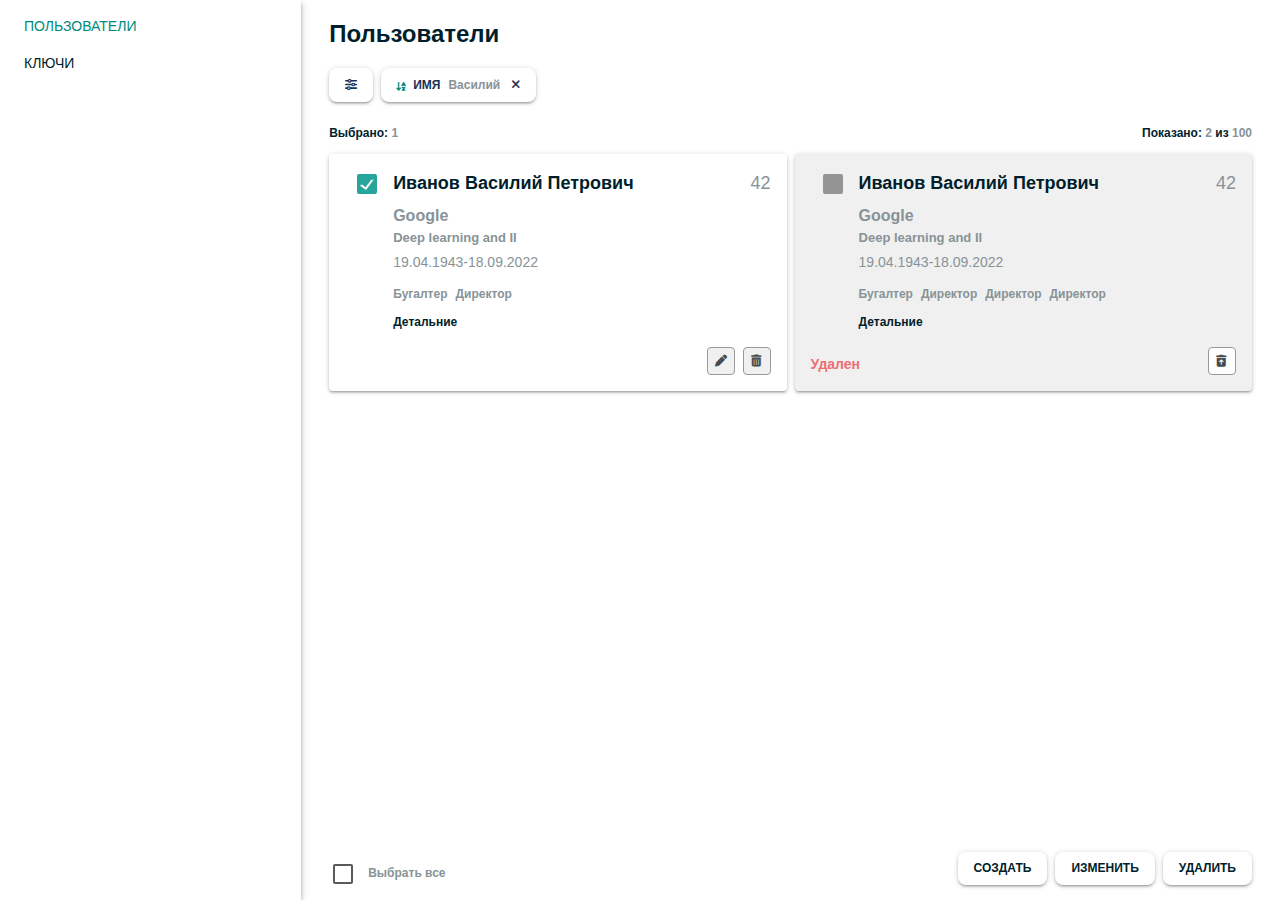
==== commit 53e3f6f5: "Демо скрипт, стили" ====
--- a/html/index.html
+++ b/html/index.html
@@ -14,9 +14,9 @@
 </head>
 <body>
     
-    <section class="sidebar z-depth-2">
-        <div class="sidebar__item sidebar__item_active" onclick="setContent('users')">Пользователи</div>
-        <div class="sidebar__item" onclick="setContent('keys')">Ключи</div>
+    <section id="sidebar" class="sidebar z-depth-2">
+        <div class="sidebar__item sidebar__item_active" data-target="users">Пользователи</div>
+        <div class="sidebar__item" data-target="keys">Ключи</div>
     </section>
 
     <main class="main">
@@ -29,7 +29,7 @@
                         <i class="fa-solid fa-sliders"></i>
                     </button>
                     <div class="filter__list">
-                        <div class="filter__item filter__item-sort-lower z-depth-1">
+                        <div class="filter__item filter__item-sort-lower z-depth-1" draggable="true">
                             <div class="filter-item__sort">
                                 <i class="fa-solid fa-arrow-up-z-a filter-item__sort-upper"></i>
                                 <i class="fa-solid fa-arrow-down-a-z filter-item__sort-lower"></i>
@@ -41,6 +41,14 @@
                                 <i class="fa-solid fa-xmark"></i>
                             </div>
                         </div>
+                    </div>
+                </div>
+                <div class="content__info-list">
+                    <div class="info-list__select">
+                        Выбрано: <span class="info-list__value">1</span>
+                    </div>
+                    <div class="info-list__show">
+                        Показано: <span class="info-list__value">2</span> из <span class="info-list__value">100</span>
                     </div>
                 </div>
                 <div class="users__list">
@@ -58,7 +66,7 @@
                             <div class="user__group">Бугалтер</div>
                             <div class="user__group">Директор</div>
 
-                            <div class="user__proups-more">Детальние</div>
+                            <div class="user__proups-more" onclick="setPopup('edit')">Детальние</div>
                         </div>
                         <div class="user__remove"></div>
                         <div class="user__control">
@@ -90,7 +98,7 @@
                             <div class="user__group">Директор</div>
                             <div class="user__group">Директор</div>
 
-                            <div class="user__proups-more">Детальние</div>
+                            <div class="user__proups-more" onclick="setPopup('edit')">Детальние</div>
                         </div>
                         <div class="user__remove no-select">
                             <span tooltip="Востановить">Удален</span>
@@ -109,15 +117,21 @@
                     </div>
                 </div>
                 <div class="users__buttons">
-                    <button class="users__button users__button-cancel z-depth-1">Отменить выбор</button>
-                    <button class="users__button users__button-all z-depth-1">Выбрать все</button>
+                    <div id="users__button-all" class="users__button-all users__button-all_select">
+                        <label class="popup__chek">
+                            <input type="checkbox" class="filled-in" />
+                            <span></span>
+                            <div class="chek__label chek__label-select">Выбрать все</div>
+                            <div class="chek__label chek__label-clear">Отмениьт выбор</div>
+                        </label>
+                    </div>
                     <button class="users__button users__button-create z-depth-1" onclick="setPopup('create')">Создать</button>
                     <button class="users__button users__button-edit z-depth-1" onclick="setPopup('edit')">Изменить</button>
                     <button class="users__button users__button-remove z-depth-1">Удалить</button>
                 </div>
 
                 <div class="popup filter-popup">
-                    <div class="popup__body z-depth-2">
+                    <div class="popup__body">
                         <div class="popup__close">
                             <div class="popup__close-button" onclick="setPopup('none')">
                                 <i class="fa-solid fa-xmark"></i>
@@ -127,7 +141,7 @@
                         <div class="popup__content">
                             <div class="popup__title">Фильтр</div>
                             <div class="popup__item">
-                                <label class="input input_sort input_sort-upper">
+                                <label class="input input_sort" data-sort="upper">
                                     <div class="input__label">Id</div>
                                     <input type="text" class="input__value browser-default" placeholder="42" />
                                     <div class="input__sort">
@@ -144,7 +158,7 @@
                                 </label>
                             </div>
                             <div class="popup__item">
-                                <label class="input input_sort input_sort-none">
+                                <label class="input input_sort" data-sort="none">
                                     <div class="input__label">Фамилия</div>
                                     <input type="text" class="input__value browser-default" placeholder="Иванов" />
                                     <div class="input__sort">
@@ -159,7 +173,7 @@
                                         </span>
                                     </div>
                                 </label>
-                                <label class="input input_sort input_sort-upper">
+                                <label class="input input_sort" data-sort="upper">
                                     <div class="input__label">Имя</div>
                                     <input type="text" class="input__value browser-default" placeholder="Иван" />
                                     <div class="input__sort">
@@ -174,7 +188,7 @@
                                         </span>
                                     </div>
                                 </label>
-                                <label class="input input_sort input_sort-lower">
+                                <label class="input input_sort" data-sort="lower">
                                     <div class="input__label">Отчество</div>
                                     <input type="text" class="input__value browser-default" placeholder="Иванович" />
                                     <div class="input__sort">
@@ -243,7 +257,7 @@
                     </div>
                 </div>
                 <div class="popup create-popup">
-                    <div class="popup__body create-popup__body z-depth-2">
+                    <div class="popup__body create-popup__body">
                         <div class="popup__close">
                             <div class="popup__close-button" onclick="setPopup('none')">
                                 <i class="fa-solid fa-xmark"></i>
@@ -335,12 +349,12 @@
                                 </label>
                                 <label class="input">
                                     <div class="input__label">До</div>
-                                    <input type="text" class="input__value browser-default" placeholder="dd.mm.yyyy" />
+                                    <input id="user-popup-create-end-data" type="text" class="input__value browser-default" placeholder="dd.mm.yyyy" />
                                 </label>
                             </div>
     
                             <div class="poup__item">
-                                <label class="popup__chek">
+                                <label id="user-popup-create-delete" class="popup__chek hide">
                                     <input type="checkbox" class="filled-in" />
                                     <span></span>
                                     <div class="chek__label">Удалить по истечению</div>
@@ -372,7 +386,7 @@
                     </div>
                 </div>
                 <div class="popup edit-popup">
-                    <div class="popup__body z-depth-2">
+                    <div class="popup__body">
                         <div class="popup__close">
                             <div class="popup__close-button" onclick="setPopup('none')">
                                 <i class="fa-solid fa-xmark"></i>
@@ -558,18 +572,28 @@
                                         </button>
                                     </div>
                                 </div>
+                                <div class="user-key z-depth-1">
+                                    <div class="user-key__name">Key007</div>
+                                    <div class="user-key__id">42</div>
+                                    <div class="user-key__type">Чип</div>
+                                    <div class="user-key__button">
+                                        <button class="user-key__button-remove" tooltip="Открепить">
+                                            <i class="fa-solid fa-link-slash"></i>
+                                        </button>
+                                    </div>
+                                </div>
                             </div>
 
                             <div class="popup__item user-key-add-wrap">
                                 <div class="user-key-add">
-                                    <button class="user-key-add__button" tooltip="Нажмите для добавления">
+                                    <button class="user-key-add__button" tooltip="Добавить ключ">
                                         <i class="fa-solid fa-plus"></i>
                                         Добавить ключ
                                     </button>
                                     <label class="user-key-add__list">
-                                        <div class="user-key-add__case">Добавить существующий</div>
-                                        <div class="user-key-add__case">Добавить считанный</div>
-                                        <div class="user-key-add__case">Добавить в ручную</div>
+                                        <div class="user-key-add__case" data-target="exist">Добавить существующий</div>
+                                        <div class="user-key-add__case" data-target="scan">Добавить считанный</div>
+                                        <div class="user-key-add__case" data-target="new">Добавить в ручную</div>
                                     </label>
                                 </div>
                             </div>
@@ -707,7 +731,7 @@
                         <i class="fa-solid fa-sliders"></i>
                     </button>
                     <div class="filter__list">
-                        <div class="filter__item filter__item-sort-none z-depth-1">
+                        <div class="filter__item filter__item-sort-none z-depth-1" draggable="true" >
                             <div class="filter-item__sort">
                                 <i class="fa-solid fa-arrow-up-z-a filter-item__sort-upper"></i>
                                 <i class="fa-solid fa-arrow-down-a-z filter-item__sort-lower"></i>
@@ -719,7 +743,7 @@
                                 <i class="fa-solid fa-xmark"></i>
                             </div>
                         </div>
-                        <div class="filter__item filter__item-sort-lower z-depth-1">
+                        <div class="filter__item filter__item-sort-lower z-depth-1" draggable="true">
                             <div class="filter-item__sort">
                                 <i class="fa-solid fa-arrow-up-9-1 filter-item__sort-upper"></i>
                                 <i class="fa-solid fa-arrow-up-1-9 filter-item__sort-lower"></i>
@@ -730,6 +754,14 @@
                                 <i class="fa-solid fa-xmark"></i>
                             </div>
                         </div>
+                    </div>
+                </div>
+                <div class="content__info-list">
+                    <div class="info-list__select">
+                        Выбрано: <span class="info-list__value">1</span>
+                    </div>
+                    <div class="info-list__show">
+                        Показано: <span class="info-list__value">2</span> из <span class="info-list__value">100</span>
                     </div>
                 </div>
                 <div class="keys__list">
@@ -804,14 +836,20 @@
                     </div>
                 </div>
                 <div class="keys__buttons">
-                    <button class="keys__button keys__button-cancel z-depth-1">Отменить выбор</button>
-                    <button class="keys__button keys__button-all z-depth-1">Выбрать все</button>
+                    <div id="keys__button-all" class="keys__button-all keys__button-all_select">
+                        <label class="popup__chek">
+                            <input type="checkbox" class="filled-in" />
+                            <span></span>
+                            <div class="chek__label chek__label-select">Выбрать все</div>
+                            <div class="chek__label chek__label-clear">Отмениьт выбор</div>
+                        </label>
+                    </div>
                     <button class="keys__button keys__button-create z-depth-1" onclick="setPopup('create')">Добавить</button>
                     <button class="keys__button keys__button-remove z-depth-1">Удалить</button>
                 </div>
 
                 <div class="popup filter-popup">
-                    <div class="popup__body z-depth-2">
+                    <div class="popup__body">
                         <div class="popup__close">
                             <div class="popup__close-button" onclick="setPopup('none')">
                                 <i class="fa-solid fa-xmark"></i>
@@ -821,7 +859,7 @@
                         <div class="popup__content">
                             <div class="popup__title">Фильтр</div>
                             <div class="popup__item">
-                                <label class="input input_sort input_sort-none">
+                                <label class="input input_sort" data-sort="none">
                                     <div class="input__label">Id</div>
                                     <input type="text" class="input__value browser-default" placeholder="42" />
                                     <div class="input__sort">
@@ -836,7 +874,7 @@
                                         </span>                                      
                                     </div>
                                 </label>
-                                <label class="input input_sort input_sort-none">
+                                <label class="input input_sort" data-sort="none">
                                     <div class="input__label">Название</div>
                                     <input type="text" class="input__value browser-default" placeholder="Key007" />
                                     <div class="input__sort">
@@ -883,7 +921,7 @@
                     </div>
                 </div>
                 <div class="popup create-popup">
-                    <div class="popup__body z-depth-2">
+                    <div class="popup__body">
                         <div class="popup__close">
                             <div class="popup__close-button" onclick="setPopup('none')">
                                 <i class="fa-solid fa-xmark"></i>
@@ -894,14 +932,14 @@
                             <div class="popup__title">Добавление ключа</div>
 
                             <div class="popup__item user-key-add-wrap">
-                                <div class="user-key-add">
-                                    <button class="user-key-add__button">
+                                <div class="user-key-add ">
+                                    <button class="user-key-add__button" tooltip="Добавить ключ">
                                         <i class="fa-solid fa-plus"></i>
-                                        Добавить в ручную
+                                        Добавить
                                     </button>
-                                    <label class="user-key-add__list" tooltip="Нажмите для добавления">
-                                        <div class="user-key-add__case">Добавить считанный</div>
-                                        <div class="user-key-add__case">Добавить в ручную</div>
+                                    <label class="user-key-add__list">
+                                        <div class="user-key-add__case" data-target="scan">Добавить считанный</div>
+                                        <div class="user-key-add__case" data-target="new">Добавить в ручную</div>
                                     </label>
                                 </div>
                             </div>
@@ -996,7 +1034,7 @@
                     </div>
                 </div>
                 <div class="popup edit-popup">
-                    <div class="popup__body z-depth-2">
+                    <div class="popup__body">
                         <div class="popup__close">
                             <div class="popup__close-button" onclick="setPopup('none')">
                                 <i class="fa-solid fa-xmark"></i>
@@ -1026,15 +1064,6 @@
         </section>
     </main>
 
-    <script>
-        const items = {}
-
-        const setContent = (content) => items.content.setAttribute('data-content', content)
-        const setPopup = (popup) => items.content.setAttribute('data-popup', popup)
-
-        window.onload = () => {
-            items.content = document.getElementById('content')
-        }
-    </script>
+    <script src="../demo.js"></script>
 </body>
 </html>--- a/css/main.css
+++ b/css/main.css
@@ -158,9 +158,9 @@
     color: #00897b;
 }
 
-.input_sort-none .input-sort__none { display: block; }
-.input_sort-lower .input-sort__lower { display: block; }
-.input_sort-upper .input-sort__upper { display: block; }
+.input_sort[data-sort="none"] .input-sort__none { display: block; }
+.input_sort[data-sort="lower"] .input-sort__lower { display: block; }
+.input_sort[data-sort="upper"] .input-sort__upper { display: block; }
 
 
 .popup {
@@ -183,29 +183,44 @@
             align-items: center;
     z-index: 2;
     display: none;
-    padding: 24px;
+    padding: 24px 8px;
 }
 
 .popup__body {
-    background-color: #FFF;
     overflow-y: hidden;
-    border-radius: 8px;
     max-height: 100%;
-    min-width: 280px;
+    min-width: 420px;
     overflow-x: hidden;
     position: relative;
     display: grid;
     grid-template-columns: 100%;
     grid-template-rows: 0% 100% 0%;
+    background-color: transparent;
+    padding: 8px 0;
 }
 
 .popup__content {
     width: 100%;
     overflow-y: auto;
     overflow-x: hidden;
-    padding: 24px;
+    padding: 24px 48px;
     padding-bottom: 90px;
-}
+
+}
+
+.popup__content::before {
+    background-color: #FFF;
+    border-radius: 8px;
+    width: calc(100% - 48px);
+    height: calc(100% - 16px);
+    position: absolute;
+    left: 24px;
+    right: 24px;
+    top: 8px;
+    bottom: 8px;
+    content: '';
+    box-shadow: 0 4px 5px 0 rgb(0 0 0 / 14%), 0 1px 10px 0 rgb(0 0 0 / 12%), 0 2px 4px -1px rgb(0 0 0 / 30%);
+} 
 
 .popup__footer {
     position: relative;
@@ -218,12 +233,14 @@
 }
 
 .popup__close-button {
+
     position: absolute;
     width: 16px;
     height: 16px;
-    right: 8px;
-    top: 8px;
-    cursor: pointer;
+    right: 36px;
+    top: 12px;
+    cursor: pointer;
+    z-index: 2;
 }
 
 .popup__close-button:hover { 
@@ -237,6 +254,8 @@
     font-weight: 700;
     width: 100%;
     padding: 0 8px;
+    position: relative;
+    z-index: 10;
 }
 
 .popup__subtitle {
@@ -249,6 +268,8 @@
     margin-top: 24px;
     margin-bottom: -8px;
     text-transform: uppercase;
+    position: relative;
+    z-index: 1;
 }
 
 .popup__item {
@@ -280,10 +301,16 @@
             justify-content: flex-end;
     position: absolute;
     right: 24px;
+    left: 24px;
+    width: calc(100% - 48px);
+    min-width: auto;
     bottom: 0;
-    background-color: #FFF;
+    background-color: #fff;
     padding-bottom: 16px;
     padding-top: 12px;
+    border-radius: 0px 0px 8px 8px;
+    padding-right: 10px;
+    z-index: 2;
 }
 
 .popup__button {
@@ -368,4 +395,9 @@
     color: #889397;
     font-weight: 700;
     cursor: pointer;
+    z-index: 2;
+}
+
+.hide {
+    display: none !important;
 }--- a/css/styles.css
+++ b/css/styles.css
@@ -95,7 +95,25 @@
     height: 100%;
     align-items: flex-start;
     grid-template-columns: 100%;
-    grid-template-rows: 68px fit-content(84px) auto 34px;
+    grid-template-rows: 68px fit-content(84px) 32px auto 34px;
+}
+
+.content__info-list {
+    padding: 22px 28px;
+    font-size: 12px;
+    font-weight: 700;
+    display: flex;
+    align-items: center;
+    justify-content: flex-end;
+    color: #001e2b;
+}
+
+.info-list__select {
+    margin-right: auto;
+}
+
+.info-list__value {
+    color: #889397;
 }
 
 .users__list {
@@ -431,6 +449,8 @@
         -ms-flex-pack: center;
             justify-content: center;
     height: 34px;
+    user-select: none;
+    cursor: grab;
 }
 
 .filter-item__sort {
@@ -473,6 +493,11 @@
 .filter-item__dismis {
     margin-left: 12px;
     cursor: pointer;
+    transition: all ease 0.4s;
+}
+
+.filter-item__dismis:hover {
+    color: #ee6e73;
 }
 
 .users__buttons {
@@ -515,20 +540,24 @@
     color: #FFF;
 }
 
-.users__button-all {
+.users__button-all, .keys__button-all {
     margin-right: auto;
-    margin-left: 8px;
-}
-
-.users__button-cancel:hover { background-color: #146ebe; }
-.users__button-all:hover { background-color: #146ebe; }
+    margin-left: 0;
+}
+
+.chek__label-select { display: none; }
+.chek__label-clear { display: block; }
+
+.users__button-all_select .chek__label-select { display: block; }
+.users__button-all_select .chek__label-clear { display: none; }
+
+.keys__button-all_select .chek__label-select { display: block; }
+.keys__button-all_select .chek__label-clear { display: none; }
+
 .users__button-create:hover { background-color: #00897b; }
 .users__button-edit:hover { background-color: #00897b; }
 .users__button-remove:hover { background-color: #ee6e73; }
 
-.edit-popup .popup__body {
-    max-width: 550px;
-}
 
 .edit-popop__remove {
     cursor: pointer;
@@ -589,14 +618,14 @@
 
 .user-keys-list {
     padding: 0 4px;
-    -ms-flex-wrap: wrap;
-        flex-wrap: wrap;
 }
 
 .user-key {
+    position: relative;
+    z-index: 1;
     margin: 4px;
     width: calc(100% / 3 - 8px);
-    min-width: 152px;
+    min-width: 120px;
     padding: 8px 16px;
     border-radius: 4px;
     display: -ms-grid;
@@ -607,6 +636,7 @@
 }
 
 .user-scan {
+    min-width: 160px;
     padding-top: 12px;
         grid-template-areas: "name id"
                          "type ."
@@ -803,8 +833,8 @@
     margin-bottom: 6px;
 }
 
-.user-key-add:focus-within .user-key-add__list {
-    z-index: 2;
+.user-key-add_open .user-key-add__list {
+    z-index: 3;
 }
 
 .user-key-add__case {
@@ -1141,20 +1171,13 @@
     color: #FFF;
 }
 
-.keys__button-all {
-    margin-right: auto;
-    margin-left: 8px;
-}
-
 .popup__description {
     width: 100%;
     margin: 0 8px;
 }
 
-.keys__button-cancel:hover { background-color: #146ebe; }
 .keys__button-create:hover { background-color: #00897b; }
 .keys__button-remove:hover { background-color: #ee6e73; }
-.keys__button-all:hover { background-color: #146ebe; }
 
 
 .popup-keys[data-content="exist"] .popup-keys__exist { display: -webkit-box; display: -ms-flexbox; display: flex; }
